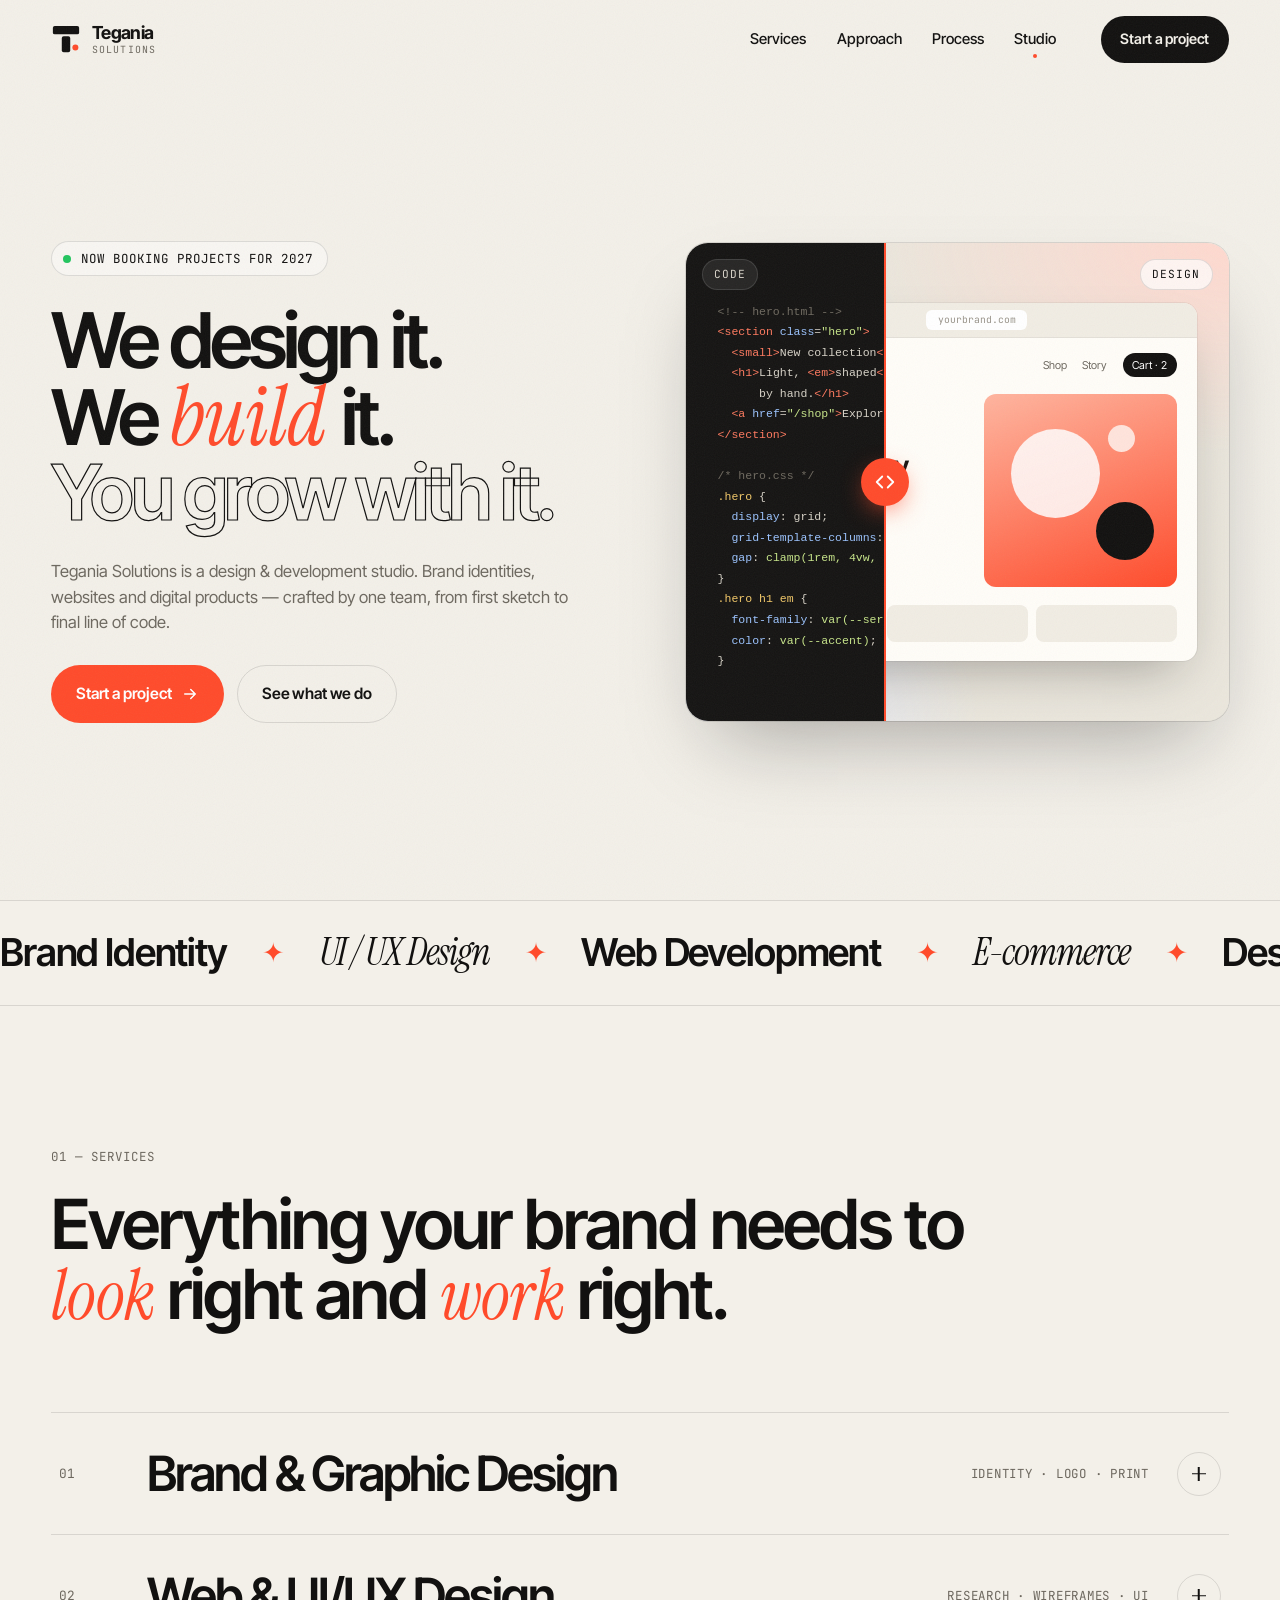
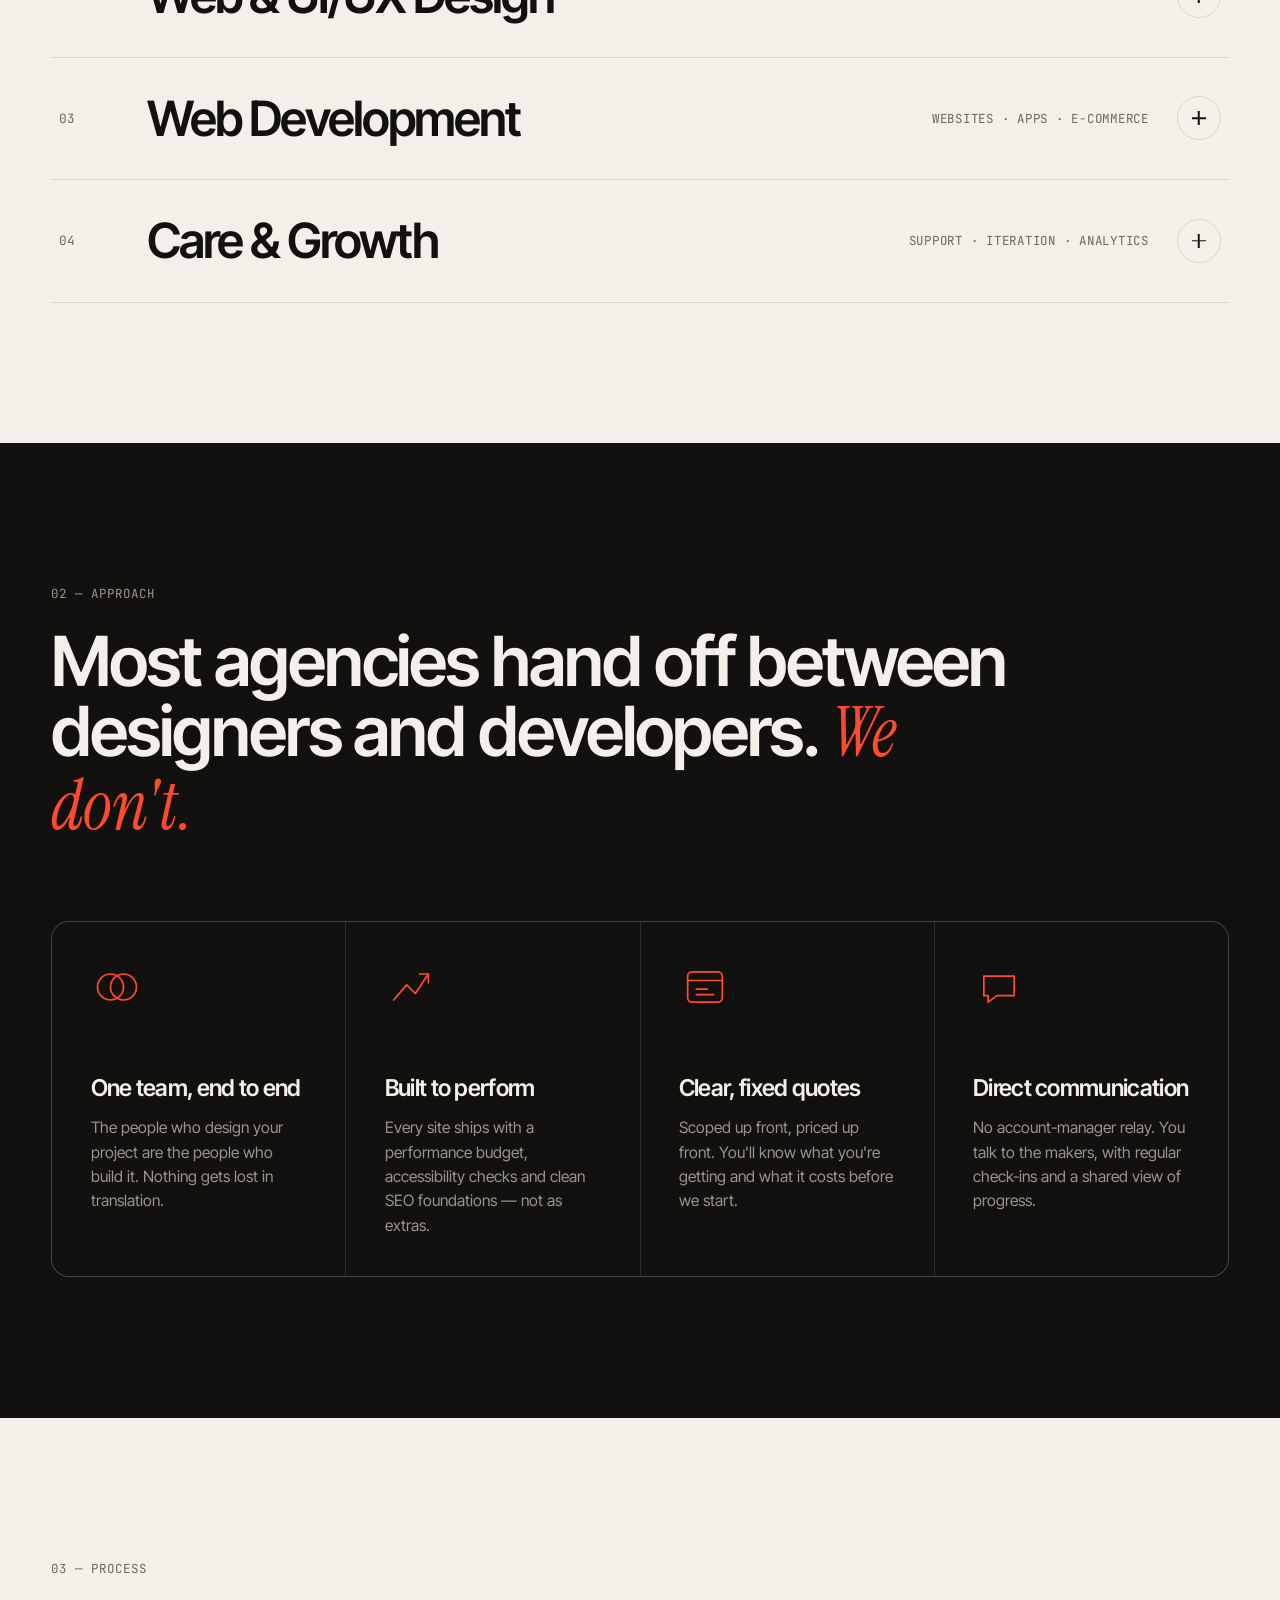
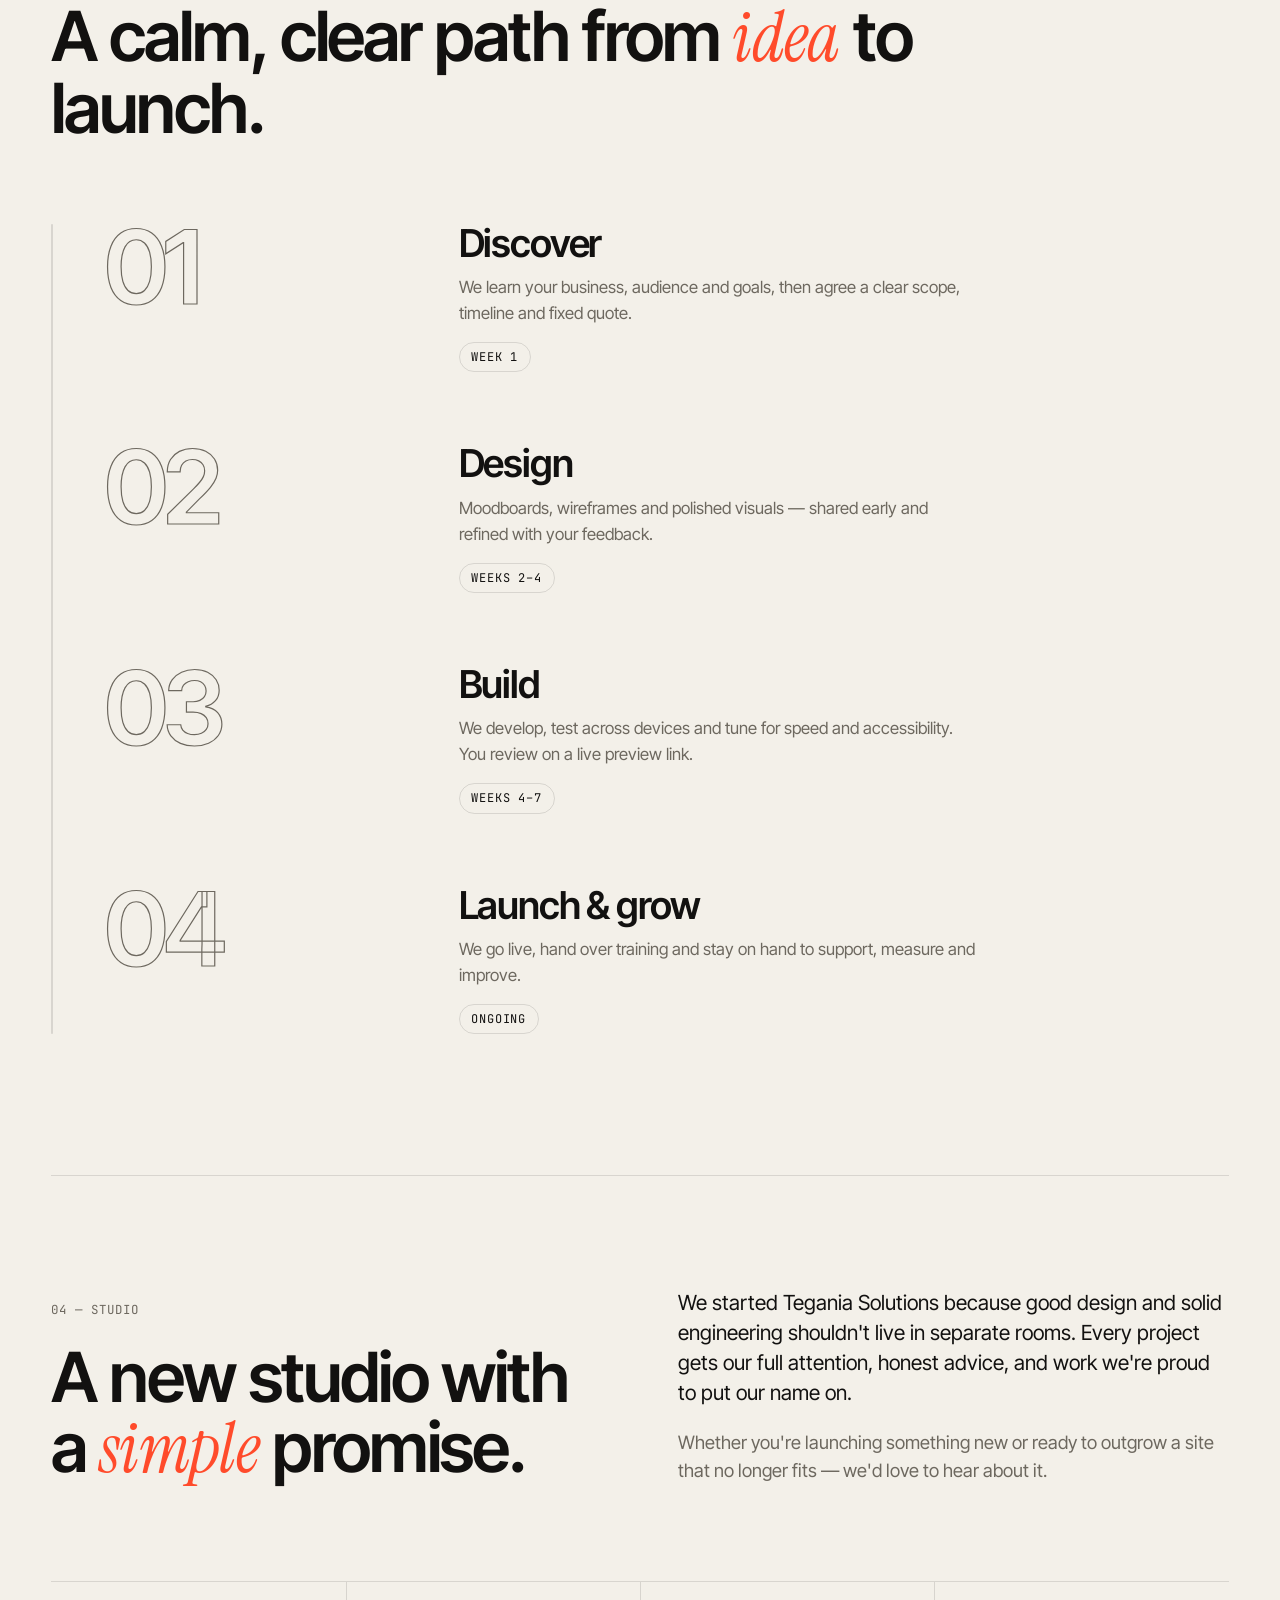
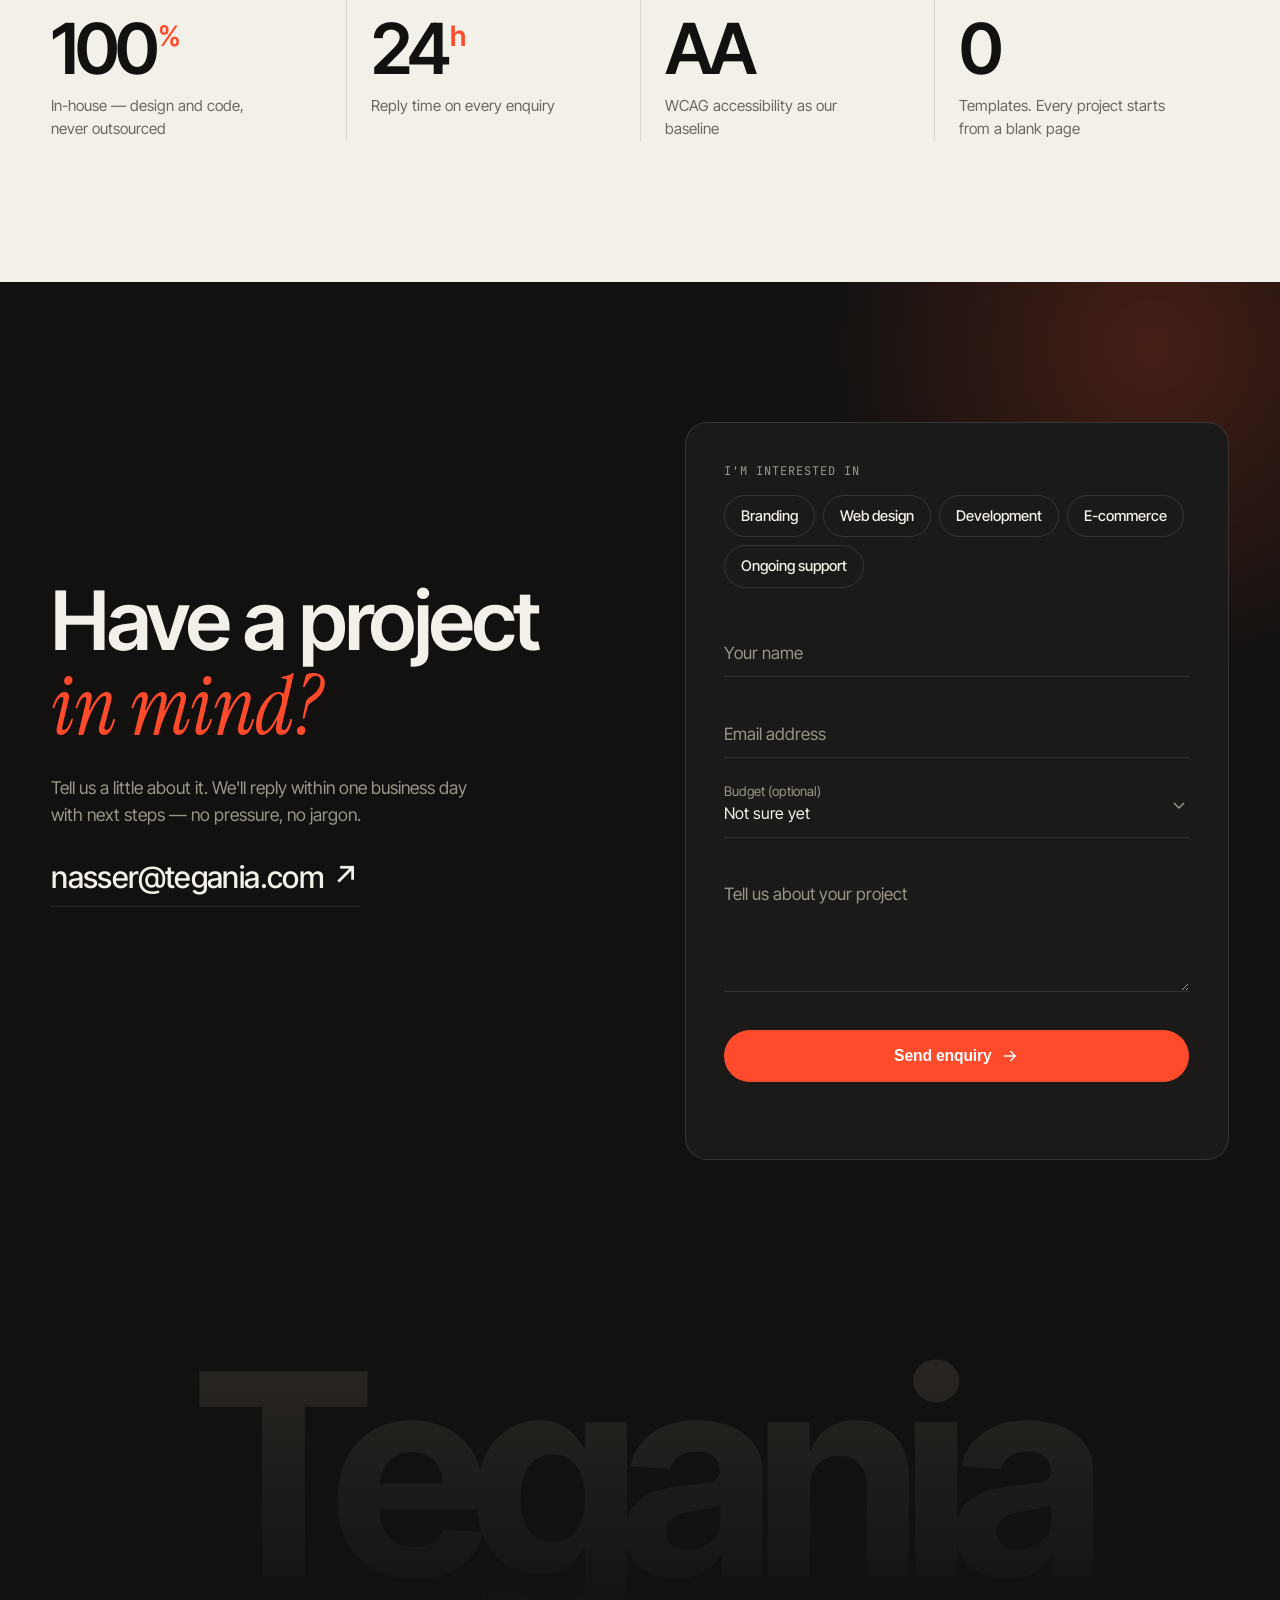
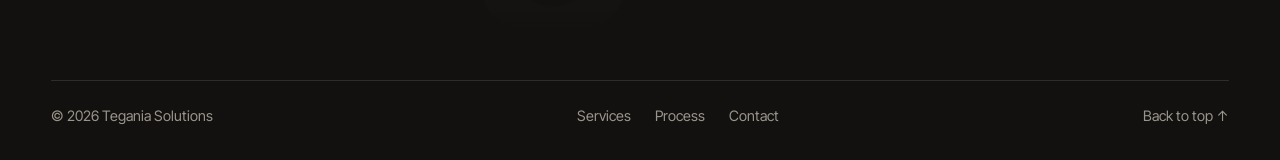
==== index.html @ f3cedab4 "Initial Tegania Solutions website Single-page studio site: hero with design/code reveal, services, a" ====
<!doctype html>
<html lang="en">
<head>
  <meta charset="utf-8" />
  <meta name="viewport" content="width=device-width, initial-scale=1" />
  <title>Tegania Solutions — Design & Development Studio</title>
  <meta name="description" content="Tegania Solutions is a design and development studio. We craft brands, websites and digital products — designed with intent, built to perform." />
  <meta name="theme-color" content="#121110" />
  <link rel="icon" href="assets/favicon.svg" type="image/svg+xml" />
  <link rel="preconnect" href="https://fonts.googleapis.com" />
  <link rel="preconnect" href="https://fonts.gstatic.com" crossorigin />
  <link href="https://fonts.googleapis.com/css2?family=Instrument+Serif:ital@0;1&family=Inter+Tight:wght@400;500;600;700&family=JetBrains+Mono:wght@400;500&display=swap" rel="stylesheet" />
  <link rel="stylesheet" href="styles.css?v=3" />
</head>
<body>
  <a class="skip" href="#main">Skip to content</a>

  <!-- ============ NAV ============ -->
  <header class="nav" id="nav">
    <a class="brand" href="#top" aria-label="Tegania Solutions — home">
      <svg class="brand__mark" viewBox="0 0 32 32" aria-hidden="true">
        <rect x="2" y="2" width="28" height="9" rx="2" />
        <rect x="11.5" y="13" width="9" height="17" rx="2" />
        <circle cx="26" cy="25" r="3.2" class="brand__dot" />
      </svg>
      <span class="brand__name">Tegania<span class="brand__sub">Solutions</span></span>
    </a>
    <nav class="nav__links" aria-label="Primary">
      <a href="#services">Services</a>
      <a href="#approach">Approach</a>
      <a href="#process">Process</a>
      <a href="#studio">Studio</a>
    </nav>
    <a class="btn btn--sm btn--ink magnetic" href="#contact"><span>Start a project</span></a>
    <button class="nav__toggle" aria-label="Open menu" aria-expanded="false" aria-controls="mobile-menu">
      <span></span><span></span>
    </button>
  </header>

  <div class="mobile-menu" id="mobile-menu" hidden>
    <nav aria-label="Mobile">
      <a href="#services">Services</a>
      <a href="#approach">Approach</a>
      <a href="#process">Process</a>
      <a href="#studio">Studio</a>
      <a href="#contact" class="accent">Start a project →</a>
    </nav>
  </div>

  <main id="main">
    <!-- ============ HERO ============ -->
    <section class="hero" id="top">
      <div class="hero__copy">
        <p class="eyebrow reveal"><span class="pulse" aria-hidden="true"></span> Now booking projects for 2027</p>
        <h1 class="hero__title">
          <span class="line reveal">We design it.</span>
          <span class="line reveal">We <em>build</em> it.</span>
          <span class="line reveal muted">You grow with it.</span>
        </h1>
        <p class="hero__lede reveal">
          Tegania Solutions is a design &amp; development studio. Brand identities, websites and
          digital products — crafted by one team, from first sketch to final line of code.
        </p>
        <div class="hero__cta reveal">
          <a class="btn btn--accent magnetic" href="#contact"><span>Start a project</span><svg viewBox="0 0 24 24" aria-hidden="true"><path d="M5 12h14M13 6l6 6-6 6"/></svg></a>
          <a class="btn btn--ghost" href="#services"><span>See what we do</span></a>
        </div>
      </div>

      <!-- Design ↔ Code reveal -->
      <figure class="split reveal" id="split" aria-label="Drag to compare the design and the code behind it">
        <div class="split__layer split__design" aria-hidden="true">
          <div class="mock">
            <div class="mock__bar"><i></i><i></i><i></i><span>yourbrand.com</span></div>
            <div class="mock__body">
              <div class="mock__nav"><b>◐ Lumen</b><span>Shop</span><span>Story</span><span class="mock__pill">Cart · 2</span></div>
              <div class="mock__hero">
                <div>
                  <small>New collection</small>
                  <h3>Light, <em>shaped</em> by hand.</h3>
                  <span class="mock__btn">Explore →</span>
                </div>
                <div class="mock__art"><span></span><span></span><span></span></div>
              </div>
              <div class="mock__row"><span></span><span></span><span></span></div>
            </div>
          </div>
        </div>
        <div class="split__layer split__code" aria-hidden="true">
          <pre><code><span class="c">&lt;!-- hero.html --&gt;</span>
<span class="t">&lt;section</span> <span class="a">class</span>=<span class="s">"hero"</span><span class="t">&gt;</span>
  <span class="t">&lt;small&gt;</span>New collection<span class="t">&lt;/small&gt;</span>
  <span class="t">&lt;h1&gt;</span>Light, <span class="t">&lt;em&gt;</span>shaped<span class="t">&lt;/em&gt;</span>
      by hand.<span class="t">&lt;/h1&gt;</span>
  <span class="t">&lt;a</span> <span class="a">href</span>=<span class="s">"/shop"</span><span class="t">&gt;</span>Explore →<span class="t">&lt;/a&gt;</span>
<span class="t">&lt;/section&gt;</span>

<span class="c">/* hero.css */</span>
<span class="k">.hero</span> {
  <span class="a">display</span>: grid;
  <span class="a">grid-template-columns</span>: <span class="s">1.2fr 1fr</span>;
  <span class="a">gap</span>: <span class="s">clamp(1rem, 4vw, 3rem)</span>;
}
<span class="k">.hero h1 em</span> {
  <span class="a">font-family</span>: <span class="s">var(--serif)</span>;
  <span class="a">color</span>: <span class="s">var(--accent)</span>;
}</code></pre>
        </div>
        <div class="split__handle" aria-hidden="true">
          <span class="split__knob"><svg viewBox="0 0 24 24"><path d="M9 6l-6 6 6 6M15 6l6 6-6 6"/></svg></span>
        </div>
        <span class="split__tag split__tag--l" aria-hidden="true">Code</span>
        <span class="split__tag split__tag--r" aria-hidden="true">Design</span>
        <input class="split__range" type="range" min="0" max="100" value="50" aria-label="Reveal amount between code and design" />
        <figcaption class="sr-only">An interface shown half as finished design and half as the code that builds it.</figcaption>
      </figure>
    </section>

    <!-- ============ MARQUEE ============ -->
    <div class="marquee" aria-hidden="true">
      <div class="marquee__track">
        <span>Brand Identity</span><i>✦</i><span>UI / UX Design</span><i>✦</i><span>Web Development</span><i>✦</i><span>E-commerce</span><i>✦</i><span>Design Systems</span><i>✦</i><span>Motion &amp; Interaction</span><i>✦</i><span>Print &amp; Packaging</span><i>✦</i>
        <span>Brand Identity</span><i>✦</i><span>UI / UX Design</span><i>✦</i><span>Web Development</span><i>✦</i><span>E-commerce</span><i>✦</i><span>Design Systems</span><i>✦</i><span>Motion &amp; Interaction</span><i>✦</i><span>Print &amp; Packaging</span><i>✦</i>
      </div>
    </div>

    <!-- ============ SERVICES ============ -->
    <section class="section" id="services">
      <header class="section__head">
        <p class="label reveal">01 — Services</p>
        <h2 class="reveal">Everything your brand needs to <em>look</em> right and <em>work</em> right.</h2>
      </header>

      <ol class="services">
        <li class="service reveal">
          <button class="service__row" aria-expanded="false">
            <span class="service__num">01</span>
            <span class="service__name">Brand &amp; Graphic Design</span>
            <span class="service__tags">Identity · Logo · Print</span>
            <span class="service__icon" aria-hidden="true"></span>
          </button>
          <div class="service__panel">
            <div class="service__inner">
              <p>Logos, visual identities and brand guidelines that make you recognisable at a glance — and consistent everywhere, from business cards to billboards.</p>
              <ul><li>Logo &amp; identity systems</li><li>Brand guidelines</li><li>Print, packaging &amp; signage</li><li>Social &amp; marketing assets</li></ul>
            </div>
          </div>
        </li>
        <li class="service reveal">
          <button class="service__row" aria-expanded="false">
            <span class="service__num">02</span>
            <span class="service__name">Web &amp; UI/UX Design</span>
            <span class="service__tags">Research · Wireframes · UI</span>
            <span class="service__icon" aria-hidden="true"></span>
          </button>
          <div class="service__panel">
            <div class="service__inner">
              <p>Interfaces designed around real people. We map the journeys, prototype the flows and polish every pixel so your visitors know exactly where to go next.</p>
              <ul><li>UX research &amp; information architecture</li><li>Wireframes &amp; interactive prototypes</li><li>High-fidelity UI design</li><li>Design systems</li></ul>
            </div>
          </div>
        </li>
        <li class="service reveal">
          <button class="service__row" aria-expanded="false">
            <span class="service__num">03</span>
            <span class="service__name">Web Development</span>
            <span class="service__tags">Websites · Apps · E-commerce</span>
            <span class="service__icon" aria-hidden="true"></span>
          </button>
          <div class="service__panel">
            <div class="service__inner">
              <p>Fast, accessible, search-friendly builds on modern stacks. Marketing sites, online stores and custom web apps — engineered to be easy for you to update.</p>
              <ul><li>Custom websites &amp; landing pages</li><li>E-commerce &amp; CMS integration</li><li>Web applications</li><li>Performance &amp; SEO foundations</li></ul>
            </div>
          </div>
        </li>
        <li class="service reveal">
          <button class="service__row" aria-expanded="false">
            <span class="service__num">04</span>
            <span class="service__name">Care &amp; Growth</span>
            <span class="service__tags">Support · Iteration · Analytics</span>
            <span class="service__icon" aria-hidden="true"></span>
          </button>
          <div class="service__panel">
            <div class="service__inner">
              <p>Launch is the beginning. We keep your site secure, up to date and improving — with ongoing design support whenever your business needs something new.</p>
              <ul><li>Hosting, updates &amp; security</li><li>Analytics &amp; conversion tuning</li><li>Content &amp; feature iterations</li><li>On-call design support</li></ul>
            </div>
          </div>
        </li>
      </ol>
    </section>

    <!-- ============ APPROACH (dark) ============ -->
    <section class="section section--dark" id="approach">
      <header class="section__head">
        <p class="label reveal">02 — Approach</p>
        <h2 class="reveal">Most agencies hand off between designers and developers. <em>We don't.</em></h2>
      </header>

      <div class="principles">
        <article class="principle reveal spot">
          <span class="principle__glyph" aria-hidden="true">
            <svg viewBox="0 0 48 48"><circle cx="18" cy="24" r="12"/><circle cx="30" cy="24" r="12"/></svg>
          </span>
          <h3>One team, end to end</h3>
          <p>The people who design your project are the people who build it. Nothing gets lost in translation.</p>
        </article>
        <article class="principle reveal spot">
          <span class="principle__glyph" aria-hidden="true">
            <svg viewBox="0 0 48 48"><path d="M8 36 L20 22 L28 30 L40 12"/><path d="M32 12h8v8"/></svg>
          </span>
          <h3>Built to perform</h3>
          <p>Every site ships with a performance budget, accessibility checks and clean SEO foundations — not as extras.</p>
        </article>
        <article class="principle reveal spot">
          <span class="principle__glyph" aria-hidden="true">
            <svg viewBox="0 0 48 48"><rect x="8" y="10" width="32" height="28" rx="4"/><path d="M8 18h32M16 26h10M16 31h16"/></svg>
          </span>
          <h3>Clear, fixed quotes</h3>
          <p>Scoped up front, priced up front. You'll know what you're getting and what it costs before we start.</p>
        </article>
        <article class="principle reveal spot">
          <span class="principle__glyph" aria-hidden="true">
            <svg viewBox="0 0 48 48"><path d="M10 14h28v18H22l-8 6v-6h-4z"/></svg>
          </span>
          <h3>Direct communication</h3>
          <p>No account-manager relay. You talk to the makers, with regular check-ins and a shared view of progress.</p>
        </article>
      </div>
    </section>

    <!-- ============ PROCESS ============ -->
    <section class="section" id="process">
      <header class="section__head">
        <p class="label reveal">03 — Process</p>
        <h2 class="reveal">A calm, clear path from <em>idea</em> to launch.</h2>
      </header>

      <div class="process">
        <div class="process__rail" aria-hidden="true"><span class="process__fill"></span></div>
        <ol class="steps">
          <li class="step reveal">
            <span class="step__num">01</span>
            <div><h3>Discover</h3><p>We learn your business, audience and goals, then agree a clear scope, timeline and fixed quote.</p><span class="step__time">Week 1</span></div>
          </li>
          <li class="step reveal">
            <span class="step__num">02</span>
            <div><h3>Design</h3><p>Moodboards, wireframes and polished visuals — shared early and refined with your feedback.</p><span class="step__time">Weeks 2–4</span></div>
          </li>
          <li class="step reveal">
            <span class="step__num">03</span>
            <div><h3>Build</h3><p>We develop, test across devices and tune for speed and accessibility. You review on a live preview link.</p><span class="step__time">Weeks 4–7</span></div>
          </li>
          <li class="step reveal">
            <span class="step__num">04</span>
            <div><h3>Launch &amp; grow</h3><p>We go live, hand over training and stay on hand to support, measure and improve.</p><span class="step__time">Ongoing</span></div>
          </li>
        </ol>
      </div>
    </section>

    <!-- ============ STUDIO ============ -->
    <section class="section studio" id="studio">
      <div class="studio__grid">
        <div>
          <p class="label reveal">04 — Studio</p>
          <h2 class="reveal">A new studio with a <em>simple</em> promise.</h2>
        </div>
        <div class="studio__text">
          <p class="reveal">We started Tegania Solutions because good design and solid engineering shouldn't live in separate rooms. Every project gets our full attention, honest advice, and work we're proud to put our name on.</p>
          <p class="reveal">Whether you're launching something new or ready to outgrow a site that no longer fits — we'd love to hear about it.</p>
        </div>
      </div>

      <div class="commit reveal">
        <div class="commit__item"><span class="commit__big">100<sup>%</sup></span><span>In-house — design and code, never outsourced</span></div>
        <div class="commit__item"><span class="commit__big">24<sup>h</sup></span><span>Reply time on every enquiry</span></div>
        <div class="commit__item"><span class="commit__big">AA</span><span>WCAG accessibility as our baseline</span></div>
        <div class="commit__item"><span class="commit__big">0</span><span>Templates. Every project starts from a blank page</span></div>
      </div>
    </section>

    <!-- ============ CONTACT ============ -->
    <section class="section section--dark contact" id="contact">
      <div class="contact__grid">
        <div class="contact__intro">
          <p class="label reveal">05 — Contact</p>
          <h2 class="contact__title reveal">Have a project <em>in mind?</em></h2>
          <p class="reveal">Tell us a little about it. We'll reply within one business day with next steps — no pressure, no jargon.</p>
          <a class="contact__mail reveal" href="mailto:nasser@tegania.com">nasser@tegania.com<span aria-hidden="true">↗</span></a>
        </div>

        <form class="form reveal" id="contact-form" novalidate>
          <fieldset class="chips">
            <legend>I'm interested in</legend>
            <label><input type="checkbox" name="interest" value="Branding" /><span>Branding</span></label>
            <label><input type="checkbox" name="interest" value="Web design" /><span>Web design</span></label>
            <label><input type="checkbox" name="interest" value="Development" /><span>Development</span></label>
            <label><input type="checkbox" name="interest" value="E-commerce" /><span>E-commerce</span></label>
            <label><input type="checkbox" name="interest" value="Ongoing support" /><span>Ongoing support</span></label>
          </fieldset>

          <div class="field">
            <input id="f-name" name="name" type="text" placeholder=" " autocomplete="name" required />
            <label for="f-name">Your name</label>
          </div>
          <div class="field">
            <input id="f-email" name="email" type="email" placeholder=" " autocomplete="email" required />
            <label for="f-email">Email address</label>
          </div>
          <div class="field">
            <select id="f-budget" name="budget">
              <option value="">Not sure yet</option>
              <option>Under $2,500</option>
              <option>$2,500 – $7,500</option>
              <option>$7,500 – $20,000</option>
              <option>$20,000+</option>
            </select>
            <label for="f-budget" class="is-static">Budget (optional)</label>
          </div>
          <div class="field">
            <textarea id="f-msg" name="message" rows="4" placeholder=" " required></textarea>
            <label for="f-msg">Tell us about your project</label>
          </div>

          <input type="text" name="_honey" tabindex="-1" autocomplete="off" aria-hidden="true" style="position:absolute;left:-9999px;width:1px;height:1px;opacity:0" />

          <button class="btn btn--accent btn--block magnetic" type="submit"><span>Send enquiry</span><svg viewBox="0 0 24 24" aria-hidden="true"><path d="M5 12h14M13 6l6 6-6 6"/></svg></button>
          <p class="form__status" role="status" aria-live="polite"></p>
        </form>
      </div>
    </section>
  </main>

  <!-- ============ FOOTER ============ -->
  <footer class="footer">
    <p class="footer__word" aria-hidden="true">Tegania</p>
    <div class="footer__row">
      <span>© <span id="year"></span> Tegania Solutions</span>
      <nav aria-label="Footer">
        <a href="#services">Services</a>
        <a href="#process">Process</a>
        <a href="#contact">Contact</a>
      </nav>
      <a href="#top" class="footer__top">Back to top ↑</a>
    </div>
  </footer>

  <script src="script.js?v=4" defer></script>
</body>
</html>
---- styles.css ----
/* ==========================================================
   Tegania Solutions — styles
   ========================================================== */

:root {
  --paper: #f3f0e9;
  --paper-2: #ebe7dd;
  --ink: #121110;
  --ink-2: #1c1a18;
  --muted: #6d685f;
  --line: rgba(18, 17, 16, 0.12);
  --accent: #ff4b2b;
  --accent-ink: #ffffff;
  --on-dark: #f3f0e9;
  --on-dark-muted: #9a958b;
  --line-dark: rgba(243, 240, 233, 0.12);

  --sans: "Inter Tight", system-ui, -apple-system, "Segoe UI", sans-serif;
  --serif: "Instrument Serif", Georgia, serif;
  --mono: "JetBrains Mono", ui-monospace, Menlo, monospace;

  --gutter: clamp(1rem, 4vw, 3.5rem);
  --max: 1320px;
  --radius: 18px;
  --ease: cubic-bezier(0.22, 1, 0.36, 1);
}

*,
*::before,
*::after { box-sizing: border-box; }

html { scroll-behavior: smooth; scroll-padding-top: 90px; -webkit-text-size-adjust: 100%; }

body {
  margin: 0;
  background: var(--paper);
  color: var(--ink);
  font-family: var(--sans);
  font-size: 17px;
  line-height: 1.55;
  -webkit-font-smoothing: antialiased;
  text-rendering: optimizeLegibility;
  overflow-x: hidden;
}

/* subtle paper grain */
body::before {
  content: "";
  position: fixed;
  inset: 0;
  pointer-events: none;
  z-index: 100;
  opacity: 0.05;
  background-image: url("data:image/svg+xml,%3Csvg xmlns='http://www.w3.org/2000/svg' width='160' height='160'%3E%3Cfilter id='n'%3E%3CfeTurbulence type='fractalNoise' baseFrequency='.9' numOctaves='2' stitchTiles='stitch'/%3E%3C/filter%3E%3Crect width='100%25' height='100%25' filter='url(%23n)'/%3E%3C/svg%3E");
}

img, svg { display: block; max-width: 100%; }
a { color: inherit; text-decoration: none; }
h1, h2, h3 { margin: 0; font-weight: 600; letter-spacing: -0.03em; line-height: 1.02; }
p { margin: 0; }
em { font-family: var(--serif); font-style: italic; font-weight: 400; letter-spacing: -0.01em; }

::selection { background: var(--accent); color: var(--accent-ink); }

:focus-visible { outline: 2px solid var(--accent); outline-offset: 3px; border-radius: 6px; }

.sr-only {
  position: absolute; width: 1px; height: 1px; padding: 0; margin: -1px;
  overflow: hidden; clip: rect(0 0 0 0); white-space: nowrap; border: 0;
}

.skip {
  position: absolute; left: 1rem; top: -60px; z-index: 200;
  background: var(--ink); color: var(--paper); padding: .6rem 1rem; border-radius: 8px;
  transition: top .2s;
}
.skip:focus { top: 1rem; }

/* ---------- Buttons ---------- */
.btn {
  --bg: var(--ink); --fg: var(--paper);
  position: relative;
  display: inline-flex; align-items: center; gap: .6rem;
  padding: 1rem 1.5rem;
  border-radius: 999px;
  background: var(--bg); color: var(--fg);
  font-weight: 600; font-size: .98rem; letter-spacing: -0.01em;
  border: 1px solid transparent;
  cursor: pointer;
  overflow: hidden;
  isolation: isolate;
  transition: transform .5s var(--ease), color .35s var(--ease), border-color .3s;
  will-change: transform;
}
.btn::before {
  content: ""; position: absolute; inset: 0; z-index: -1;
  background: var(--ink);
  border-radius: inherit;
  transform: translateY(101%);
  transition: transform .5s var(--ease);
}
.btn:hover::before { transform: translateY(0); }
.btn svg { width: 18px; height: 18px; fill: none; stroke: currentColor; stroke-width: 2; stroke-linecap: round; stroke-linejoin: round; transition: transform .4s var(--ease); }
.btn:hover svg { transform: translateX(4px); }
.btn--accent { --bg: var(--accent); --fg: var(--accent-ink); }
.btn--ink { --bg: var(--ink); --fg: var(--paper); }
.btn--ink::before { background: var(--accent); }
.btn--ghost { --bg: transparent; --fg: var(--ink); border-color: var(--line); }
.btn--ghost:hover { color: var(--paper); border-color: var(--ink); }
.btn--sm { padding: .7rem 1.15rem; font-size: .9rem; }
.btn--block { width: 100%; justify-content: center; }
.section--dark .btn--accent::before { background: var(--paper); }
.section--dark .btn--accent:hover { color: var(--ink); }

/* ---------- Nav ---------- */
.nav {
  position: fixed; inset: 0 0 auto 0; z-index: 50;
  display: flex; align-items: center; gap: 2rem;
  padding: 1rem var(--gutter);
  transition: background .4s var(--ease), backdrop-filter .4s, padding .4s var(--ease), border-color .4s, transform .5s var(--ease);
  border-bottom: 1px solid transparent;
}
.nav.is-scrolled {
  background: rgba(243, 240, 233, 0.78);
  backdrop-filter: blur(14px) saturate(1.4);
  -webkit-backdrop-filter: blur(14px) saturate(1.4);
  border-color: var(--line);
  padding-block: .7rem;
}
.nav.is-hidden { transform: translateY(-100%); }

.brand { display: flex; align-items: center; gap: .65rem; margin-right: auto; }
.brand__mark { width: 30px; height: 30px; fill: var(--ink); transition: transform .6s var(--ease); }
.brand:hover .brand__mark { transform: rotate(-8deg) scale(1.05); }
.brand__dot { fill: var(--accent); }
.brand__name { font-weight: 700; font-size: 1.12rem; letter-spacing: -0.03em; line-height: 1; display: flex; flex-direction: column; }
.brand__sub { font-family: var(--mono); font-weight: 400; font-size: .62rem; letter-spacing: .12em; text-transform: uppercase; color: var(--muted); margin-top: 3px; }

.nav__links { display: flex; gap: .3rem; }
.nav__links a {
  position: relative; padding: .45rem .8rem; border-radius: 999px; font-size: .93rem; font-weight: 500;
  transition: background .25s;
}
.nav__links a:hover { background: rgba(18,17,16,.06); }
.nav__links a.is-active::after {
  content: ""; position: absolute; left: 50%; bottom: 0; width: 4px; height: 4px; border-radius: 50%;
  background: var(--accent); transform: translateX(-50%);
}

.nav__toggle {
  display: none; width: 44px; height: 44px; border-radius: 50%;
  border: 1px solid var(--line); background: transparent; cursor: pointer;
  flex-direction: column; justify-content: center; align-items: center; gap: 6px;
}
.nav__toggle span { width: 18px; height: 1.5px; background: var(--ink); transition: transform .4s var(--ease); }
.nav__toggle[aria-expanded="true"] span:first-child { transform: translateY(3.75px) rotate(45deg); }
.nav__toggle[aria-expanded="true"] span:last-child { transform: translateY(-3.75px) rotate(-45deg); }

.mobile-menu {
  position: fixed; inset: 0; z-index: 45;
  background: var(--paper);
  display: flex; align-items: flex-end;
  padding: 6rem var(--gutter) 3rem;
}
.mobile-menu[hidden] { display: none; }
.mobile-menu nav { display: flex; flex-direction: column; gap: .3rem; width: 100%; }
.mobile-menu a {
  font-size: clamp(2.2rem, 10vw, 3.5rem); font-weight: 600; letter-spacing: -0.04em;
  border-bottom: 1px solid var(--line); padding: .5rem 0;
  opacity: 0; transform: translateY(20px);
  animation: menuIn .6s var(--ease) forwards;
}
.mobile-menu a:nth-child(2) { animation-delay: .05s; }
.mobile-menu a:nth-child(3) { animation-delay: .1s; }
.mobile-menu a:nth-child(4) { animation-delay: .15s; }
.mobile-menu a:nth-child(5) { animation-delay: .2s; }
.mobile-menu a.accent { color: var(--accent); border: 0; }
@keyframes menuIn { to { opacity: 1; transform: none; } }

/* ---------- Layout ---------- */
.section { padding: clamp(5rem, 11vw, 9rem) var(--gutter); max-width: calc(var(--max) + var(--gutter) * 2); margin: 0 auto; }
.section--dark {
  max-width: none;
  background: var(--ink); color: var(--on-dark);
  --line: var(--line-dark);
  --muted: var(--on-dark-muted);
}
.section--dark > * { max-width: var(--max); margin-inline: auto; }

.section__head { display: grid; gap: 1.4rem; margin-bottom: clamp(3rem, 7vw, 5rem); max-width: 980px; }
.section__head h2, .studio h2, .contact__title {
  font-size: clamp(2.2rem, 5.4vw, 4.6rem);
}
.section__head h2 em, .studio h2 em, .contact__title em { color: var(--accent); }

.label, .eyebrow {
  font-family: var(--mono); font-size: .78rem; letter-spacing: .08em; text-transform: uppercase; color: var(--muted);
}
.eyebrow {
  display: inline-flex; align-items: center; gap: .6rem;
  padding: .45rem .85rem .45rem .7rem; border: 1px solid var(--line); border-radius: 999px;
  color: var(--ink); background: rgba(255,255,255,.4);
}
.pulse { width: 8px; height: 8px; border-radius: 50%; background: #22c55e; box-shadow: 0 0 0 0 rgba(34,197,94,.6); animation: pulse 2s infinite; }
@keyframes pulse { 70% { box-shadow: 0 0 0 9px rgba(34,197,94,0); } 100% { box-shadow: 0 0 0 0 rgba(34,197,94,0); } }

/* ---------- Hero ---------- */
.hero {
  min-height: 100svh;
  display: grid; grid-template-columns: 1.05fr 1fr; align-items: center; gap: clamp(2rem, 5vw, 5rem);
  padding: 8rem var(--gutter) 4rem;
  max-width: calc(var(--max) + var(--gutter) * 2); margin: 0 auto;
}
.hero__copy { display: grid; gap: 1.8rem; justify-items: start; }
.hero__title { font-size: clamp(2.7rem, 6vw, 5.6rem); font-weight: 600; letter-spacing: -0.05em; line-height: .95; }
.hero__title .line { display: block; white-space: nowrap; }
.hero__title em { color: var(--accent); font-size: 1.08em; padding-right: .04em; }
.hero__title .muted { color: transparent; -webkit-text-stroke: 1.2px var(--ink); }
.hero__lede { max-width: 520px; font-size: clamp(1.02rem, 1.3vw, 1.15rem); color: var(--muted); }
.hero__cta { display: flex; flex-wrap: wrap; gap: .8rem; }

/* Design ↔ Code split */
.split {
  --pos: 50%;
  position: relative; margin: 0;
  aspect-ratio: 5 / 4.4;
  border-radius: 22px;
  overflow: hidden;
  background: var(--paper-2);
  box-shadow: 0 1px 0 rgba(255,255,255,.6) inset, 0 40px 80px -30px rgba(18,17,16,.35), 0 0 0 1px var(--line);
  user-select: none; touch-action: pan-y;
  cursor: ew-resize;
}
.split__layer { position: absolute; inset: 0; }
.split__code {
  background: #151413; color: #d8d3c8;
  clip-path: inset(0 calc(100% - var(--pos)) 0 0);
  padding: clamp(3rem, 5vw, 3.6rem) clamp(1.2rem, 3vw, 2rem) 1.2rem;
  overflow: hidden;
}
.split__code pre { margin: 0; font-family: var(--mono); font-size: clamp(.62rem, .9vw, .8rem); line-height: 1.7; white-space: pre; }
.split__code .c { color: #6f6a60; }
.split__code .t { color: #ff7a5f; }
.split__code .a { color: #9cc4ff; }
.split__code .s { color: #c8e68a; }
.split__code .k { color: #f3c969; }

.split__design { display: grid; place-items: center; padding: clamp(1rem, 3vw, 2rem); background:
  radial-gradient(120% 80% at 100% 0%, #ffd9cf 0%, transparent 55%),
  radial-gradient(90% 70% at 0% 100%, #dfe7ff 0%, transparent 60%),
  var(--paper-2);
}
.split__handle {
  position: absolute; top: 0; bottom: 0; left: var(--pos); width: 2px; margin-left: -1px;
  background: var(--accent); pointer-events: none;
}
.split__knob {
  position: absolute; top: 50%; left: 50%; transform: translate(-50%, -50%);
  width: 48px; height: 48px; border-radius: 50%;
  background: var(--accent); color: #fff;
  display: grid; place-items: center;
  box-shadow: 0 8px 24px -6px rgba(255,75,43,.7);
  transition: transform .3s var(--ease);
}
.split:hover .split__knob { transform: translate(-50%, -50%) scale(1.08); }
.split__knob svg { width: 22px; height: 22px; fill: none; stroke: currentColor; stroke-width: 2; stroke-linecap: round; stroke-linejoin: round; }
.split__tag {
  position: absolute; top: 1rem; font-family: var(--mono); font-size: .7rem; letter-spacing: .1em; text-transform: uppercase;
  padding: .35rem .7rem; border-radius: 999px; pointer-events: none;
}
.split__tag--l { left: 1rem; background: rgba(255,255,255,.08); color: #d8d3c8; border: 1px solid rgba(255,255,255,.12); }
.split__tag--r { right: 1rem; background: rgba(255,255,255,.7); color: var(--ink); border: 1px solid var(--line); }
.split__range {
  position: absolute; inset: 0; width: 100%; height: 100%; opacity: 0; margin: 0; cursor: ew-resize;
}
.split:has(.split__range:focus-visible) { outline: 2px solid var(--accent); outline-offset: 4px; }

/* Mock website inside split */
.mock {
  width: 100%; max-width: 520px; background: #fffdf8; border-radius: 14px; overflow: hidden;
  box-shadow: 0 24px 50px -20px rgba(18,17,16,.35), 0 0 0 1px rgba(18,17,16,.06);
  font-size: clamp(.55rem, .85vw, .78rem);
}
.mock__bar { display: flex; align-items: center; gap: 5px; padding: .7em 1em; background: #f1ede4; border-bottom: 1px solid rgba(18,17,16,.06); }
.mock__bar i { width: 8px; height: 8px; border-radius: 50%; background: #d9d3c6; }
.mock__bar span { margin-left: auto; margin-right: auto; font-family: var(--mono); font-size: .9em; color: #9a958b; background: #fff; padding: .2em 1.2em; border-radius: 6px; }
.mock__body { padding: 1.4em 1.8em 1.8em; display: grid; gap: 1.6em; }
.mock__nav { display: flex; gap: 1.4em; align-items: center; color: #6d685f; }
.mock__nav b { color: var(--ink); margin-right: auto; font-size: 1.1em; }
.mock__pill { background: var(--ink); color: #fff; padding: .3em .9em; border-radius: 99px; }
.mock__hero { display: grid; grid-template-columns: 1.2fr 1fr; gap: 1.4em; align-items: center; }
.mock__hero small { font-family: var(--mono); text-transform: uppercase; letter-spacing: .08em; color: var(--accent); font-size: .85em; }
.mock__hero h3 { font-size: 2.6em; letter-spacing: -0.04em; margin: .25em 0 .5em; line-height: .98; }
.mock__hero h3 em { color: var(--accent); }
.mock__btn { display: inline-block; background: var(--ink); color: #fff; padding: .6em 1.2em; border-radius: 99px; font-weight: 600; }
.mock__art { position: relative; aspect-ratio: 1; border-radius: 12px; background: linear-gradient(160deg, #ffb59f, #ff4b2b); overflow: hidden; }
.mock__art span { position: absolute; border-radius: 50%; background: rgba(255,255,255,.85); }
.mock__art span:nth-child(1) { width: 46%; height: 46%; left: 14%; top: 18%; }
.mock__art span:nth-child(2) { width: 30%; height: 30%; right: 12%; bottom: 14%; background: #121110; }
.mock__art span:nth-child(3) { width: 14%; height: 14%; right: 22%; top: 16%; background: #ffe4dc; }
.mock__row { display: grid; grid-template-columns: repeat(3, 1fr); gap: .8em; }
.mock__row span { height: 3.4em; border-radius: 8px; background: #f1ede4; }

/* ---------- Marquee ---------- */
.marquee {
  overflow: hidden; border-block: 1px solid var(--line);
  padding: 1.4rem 0; background: var(--paper);
}
.marquee__track {
  display: flex; gap: 2.2rem; width: max-content; align-items: center;
  animation: marquee 38s linear infinite;
  font-size: clamp(1.4rem, 3vw, 2.4rem); font-weight: 600; letter-spacing: -0.03em; white-space: nowrap;
}
.marquee__track span:nth-of-type(even) { font-family: var(--serif); font-style: italic; font-weight: 400; }
.marquee__track i { font-style: normal; color: var(--accent); font-size: .7em; }
.marquee:hover .marquee__track { animation-play-state: paused; }
@keyframes marquee { to { transform: translateX(-50%); } }

/* ---------- Services ---------- */
.services { list-style: none; margin: 0; padding: 0; border-top: 1px solid var(--line); counter-reset: s; }
.service { border-bottom: 1px solid var(--line); position: relative; }
.service::before {
  content: ""; position: absolute; inset: 0; background: var(--ink); transform: scaleY(0); transform-origin: bottom;
  transition: transform .6s var(--ease); z-index: -1;
}
.service__row {
  width: 100%; background: none; border: 0; color: inherit; font: inherit; text-align: left; cursor: pointer;
  display: grid; grid-template-columns: 4rem 1fr auto 3rem; align-items: center; gap: 1.5rem;
  padding: clamp(1.4rem, 3vw, 2.2rem) .5rem;
  transition: padding .5s var(--ease);
}
.service__num { font-family: var(--mono); font-size: .8rem; color: var(--muted); }
.service__name { font-size: clamp(1.6rem, 3.8vw, 3.2rem); font-weight: 600; letter-spacing: -0.04em; line-height: 1.05; transition: transform .5s var(--ease), color .3s; }
.service__tags { font-family: var(--mono); font-size: .78rem; color: var(--muted); text-transform: uppercase; letter-spacing: .06em; }
.service__icon { position: relative; width: 44px; height: 44px; border-radius: 50%; border: 1px solid var(--line); justify-self: end; transition: background .4s, border-color .4s, transform .5s var(--ease); }
.service__icon::before, .service__icon::after {
  content: ""; position: absolute; left: 50%; top: 50%; width: 14px; height: 1.5px; background: currentColor; transform: translate(-50%, -50%);
  transition: transform .5s var(--ease);
}
.service__icon::after { transform: translate(-50%, -50%) rotate(90deg); }
.service__row:hover .service__name { transform: translateX(10px); }
.service__row:hover .service__icon { background: var(--accent); border-color: var(--accent); color: #fff; }
.service.is-open .service__icon { background: var(--accent); border-color: var(--accent); color: #fff; transform: rotate(180deg); }
.service.is-open .service__icon::after { transform: translate(-50%, -50%) rotate(0deg); }
.service.is-open .service__name { color: var(--accent); }

.service__panel { display: grid; grid-template-rows: 0fr; transition: grid-template-rows .6s var(--ease); }
.service.is-open .service__panel { grid-template-rows: 1fr; }
.service__inner {
  overflow: hidden; display: grid; grid-template-columns: 4rem 1.3fr 1fr; gap: 1.5rem;
  padding-inline: .5rem;
}
.service__inner::before { content: ""; }
.service__inner p { font-size: 1.12rem; color: var(--muted); padding-bottom: 2.4rem; max-width: 560px; }
.service__inner ul { list-style: none; margin: 0; padding: 0 0 2.4rem; display: grid; gap: .55rem; }
.service__inner li { display: flex; gap: .7rem; align-items: baseline; font-weight: 500; }
.service__inner li::before { content: "→"; color: var(--accent); }

/* ---------- Principles (dark) ---------- */
.principles { display: grid; grid-template-columns: repeat(4, 1fr); gap: 1px; background: var(--line-dark); border: 1px solid var(--line-dark); border-radius: var(--radius); overflow: hidden; }
.principle {
  position: relative; padding: clamp(1.6rem, 3vw, 2.4rem); display: grid; gap: 1rem; align-content: start;
  background: var(--ink); min-height: 320px;
}
.spot::before {
  content: ""; position: absolute; inset: 0; pointer-events: none; opacity: 0; transition: opacity .4s;
  background: radial-gradient(380px circle at var(--mx, 50%) var(--my, 50%), rgba(255,75,43,.16), transparent 60%);
}
.spot:hover::before { opacity: 1; }
.principle__glyph { width: 52px; height: 52px; margin-bottom: auto; }
.principle__glyph svg { width: 100%; height: 100%; fill: none; stroke: var(--accent); stroke-width: 1.6; stroke-linecap: round; stroke-linejoin: round; }
.principle h3 { font-size: 1.45rem; letter-spacing: -0.03em; margin-top: 3rem; }
.principle p { color: var(--on-dark-muted); font-size: .98rem; }

/* ---------- Process ---------- */
.process { position: relative; display: grid; grid-template-columns: 2px 1fr; gap: clamp(1.5rem, 4vw, 4rem); }
.process__rail { position: relative; background: var(--line); border-radius: 2px; }
.process__fill { position: absolute; inset: 0 0 auto 0; height: var(--progress, 0%); background: var(--accent); border-radius: 2px; }
.steps { list-style: none; margin: 0; padding: 0; display: grid; gap: clamp(2.5rem, 6vw, 4.5rem); }
.step { display: grid; grid-template-columns: minmax(120px, 0.6fr) 1.4fr; gap: 1.5rem; align-items: start; }
.step__num {
  font-size: clamp(3.4rem, 8vw, 7rem); font-weight: 600; letter-spacing: -0.06em; line-height: .85;
  color: transparent; -webkit-text-stroke: 1.2px var(--muted);
  transition: color .5s, -webkit-text-stroke-color .5s;
}
.step.is-active .step__num { color: var(--accent); -webkit-text-stroke-color: var(--accent); }
.step h3 { font-size: clamp(1.6rem, 3vw, 2.4rem); margin-bottom: .7rem; }
.step p { color: var(--muted); max-width: 520px; font-size: 1.05rem; }
.step__time { display: inline-block; margin-top: 1rem; font-family: var(--mono); font-size: .75rem; text-transform: uppercase; letter-spacing: .08em; padding: .3rem .7rem; border: 1px solid var(--line); border-radius: 999px; }

/* ---------- Studio ---------- */
.studio { padding-top: 0; }
.studio__grid { display: grid; grid-template-columns: 1fr 1fr; gap: clamp(2rem, 6vw, 6rem); align-items: end; padding-top: clamp(4rem, 9vw, 7rem); border-top: 1px solid var(--line); }
.studio__grid .label { margin-bottom: 1.4rem; }
.studio__text { display: grid; gap: 1.2rem; font-size: 1.15rem; color: var(--muted); }
.studio__text p:first-child { color: var(--ink); font-size: 1.3rem; line-height: 1.45; }

.commit { margin-top: clamp(3.5rem, 8vw, 6rem); display: grid; grid-template-columns: repeat(4, 1fr); border-top: 1px solid var(--line); }
.commit__item { padding: 2rem 1.5rem 0 0; display: grid; gap: .6rem; align-content: start; }
.commit__item + .commit__item { padding-left: 1.5rem; border-left: 1px solid var(--line); }
.commit__big { font-size: clamp(2.8rem, 5.5vw, 4.6rem); font-weight: 600; letter-spacing: -0.05em; line-height: 1; }
.commit__big sup { font-size: .4em; color: var(--accent); vertical-align: top; margin-left: 2px; position: relative; top: .3em; }
.commit__item > span:last-child { color: var(--muted); font-size: .95rem; max-width: 220px; }

/* ---------- Contact ---------- */
.contact { position: relative; overflow: hidden; }
.contact::after {
  content: ""; position: absolute; width: 60vw; height: 60vw; right: -20vw; top: -25vw; max-width: none;
  background: radial-gradient(circle, rgba(255,75,43,.22), transparent 60%); pointer-events: none;
}
.contact__grid { position: relative; z-index: 1; display: grid; grid-template-columns: 1fr 1fr; gap: clamp(3rem, 7vw, 7rem); align-items: start; }
.contact__intro { display: grid; gap: 1.6rem; position: sticky; top: 7rem; }
.contact__intro > p:not(.label) { color: var(--on-dark-muted); font-size: 1.1rem; max-width: 440px; }
.contact__title { font-size: clamp(2.8rem, 6.4vw, 5.6rem); }
.contact__mail {
  justify-self: start; font-size: clamp(1.3rem, 2.4vw, 1.9rem); font-weight: 500; letter-spacing: -0.02em;
  border-bottom: 1px solid var(--line-dark); padding-bottom: .3rem; display: inline-flex; gap: .5rem;
  transition: color .3s, border-color .3s;
}
.contact__mail span { transition: transform .4s var(--ease); }
.contact__mail:hover { color: var(--accent); border-color: var(--accent); }
.contact__mail:hover span { transform: translate(3px, -3px); }

.form { display: grid; gap: 1.1rem; background: var(--ink-2); border: 1px solid var(--line-dark); border-radius: 22px; padding: clamp(1.4rem, 3vw, 2.4rem); }
.chips { border: 0; padding: 0; margin: 0 0 .6rem; display: flex; flex-wrap: wrap; gap: .5rem; }
.chips legend { font-family: var(--mono); font-size: .75rem; text-transform: uppercase; letter-spacing: .08em; color: var(--on-dark-muted); margin-bottom: .9rem; padding: 0; }
.chips label { cursor: pointer; }
.chips input { position: absolute; opacity: 0; pointer-events: none; }
.chips span {
  display: inline-block; padding: .55rem 1rem; border-radius: 999px; border: 1px solid var(--line-dark); font-size: .92rem; font-weight: 500;
  transition: background .25s, border-color .25s, color .25s;
}
.chips label:hover span { border-color: var(--on-dark-muted); }
.chips input:checked + span { background: var(--accent); border-color: var(--accent); color: #fff; }
.chips input:focus-visible + span { outline: 2px solid var(--accent); outline-offset: 2px; }

.field { position: relative; }
.field input, .field textarea, .field select {
  width: 100%; font: inherit; font-size: 1rem; color: var(--on-dark);
  background: transparent; border: 0; border-bottom: 1px solid var(--line-dark);
  padding: 1.6rem 0 .7rem; border-radius: 0; resize: vertical;
  transition: border-color .3s;
  appearance: none; -webkit-appearance: none;
}
.field select { cursor: pointer; background-image: url("data:image/svg+xml,%3Csvg xmlns='http://www.w3.org/2000/svg' width='12' height='8' fill='none' stroke='%239a958b' stroke-width='1.5'%3E%3Cpath d='M1 1l5 5 5-5'/%3E%3C/svg%3E"); background-repeat: no-repeat; background-position: right 4px center; }
.field select option { color: var(--ink); }
.field input:focus, .field textarea:focus, .field select:focus { outline: none; border-color: var(--accent); }
.field label {
  position: absolute; left: 0; top: 1.6rem; color: var(--on-dark-muted); pointer-events: none;
  transform-origin: left top; transition: transform .35s var(--ease), color .3s;
}
.field input:focus + label, .field input:not(:placeholder-shown) + label,
.field textarea:focus + label, .field textarea:not(:placeholder-shown) + label,
.field label.is-static {
  transform: translateY(-1.25rem) scale(.78); color: var(--on-dark-muted);
}
.field input:focus + label, .field textarea:focus + label { color: var(--accent); }
.field.is-invalid input, .field.is-invalid textarea { border-color: #ff6b6b; }
.form .btn { margin-top: .8rem; }
.form__status { min-height: 1.4em; font-size: .95rem; color: var(--on-dark-muted); }
.form__status.is-ok { color: #7ee2a1; }
.form__status.is-err { color: #ff8a8a; }

/* ---------- Footer ---------- */
.footer { background: var(--ink); color: var(--on-dark); padding: 0 var(--gutter) 2rem; overflow: hidden; }
.footer__word {
  font-size: clamp(5rem, 22vw, 22rem); font-weight: 700; letter-spacing: -0.07em; line-height: 1; padding-bottom: .12em;
  text-align: center; margin: 0 0 2rem;
  background: linear-gradient(180deg, #2a2724 10%, var(--ink) 95%);
  -webkit-background-clip: text; background-clip: text; color: transparent;
  user-select: none; padding-top: 2rem;
}
.footer__row { max-width: var(--max); margin: 0 auto; display: flex; flex-wrap: wrap; gap: 1rem 2rem; align-items: center; justify-content: space-between; font-size: .9rem; color: var(--on-dark-muted); border-top: 1px solid var(--line-dark); padding-top: 1.5rem; }
.footer__row nav { display: flex; gap: 1.5rem; }
.footer__row a:hover { color: var(--accent); }

/* ---------- Reveal animations ---------- */
.reveal { opacity: 0; transform: translateY(28px); transition: opacity 1s var(--ease), transform 1s var(--ease); transition-delay: var(--d, 0s); }
.reveal.is-in { opacity: 1; transform: none; }
.hero__title .line.reveal { transform: translateY(60%); clip-path: inset(0 0 100% 0); transition: opacity .9s var(--ease), transform 1.1s var(--ease), clip-path 1.1s var(--ease); transition-delay: var(--d, 0s); }
.hero__title .line.reveal.is-in { transform: none; clip-path: inset(-10% -5% -20% -5%); }
.no-js .reveal { opacity: 1; transform: none; clip-path: none; }

/* ---------- Responsive ---------- */
@media (max-width: 1080px) {
  .principles { grid-template-columns: repeat(2, 1fr); }
  .service__tags { display: none; }
  .service__row { grid-template-columns: 3rem 1fr 3rem; }
  .service__inner { grid-template-columns: 3rem 1fr; }
  .service__inner ul { grid-column: 2; }
  .service__inner p { padding-bottom: 1rem; }
}

@media (max-width: 900px) {
  .nav__links, .nav .btn { display: none; }
  .nav__toggle { display: flex; }
  .hero { grid-template-columns: 1fr; padding-top: 7.5rem; min-height: auto; }
  .split { aspect-ratio: 5 / 4.6; }
  .studio__grid, .contact__grid { grid-template-columns: 1fr; }
  .contact__intro { position: static; }
  .commit { grid-template-columns: repeat(2, 1fr); }
  .commit__item:nth-child(3) { border-left: 0; padding-left: 0; }
  .commit__item { padding-bottom: 2rem; }
  .step { grid-template-columns: 1fr; gap: .4rem; }
}

@media (max-width: 600px) {
  body { font-size: 16px; }
  .principles { grid-template-columns: 1fr; }
  .principle { min-height: 0; }
  .principle h3 { margin-top: 1.2rem; }
  .service__row { grid-template-columns: 2.2rem 1fr 2.75rem; gap: .8rem; padding-inline: 0; }
  .service__inner { grid-template-columns: 1fr; padding-inline: 0; }
  .service__inner::before { display: none; }
  .service__inner ul { grid-column: 1; }
  .service__icon { width: 38px; height: 38px; }
  .hero__cta .btn { flex: 1 1 auto; justify-content: center; }
  .split__tag { top: .7rem; }
  .split__tag--l { left: .7rem; } .split__tag--r { right: .7rem; }
  .split__code pre { font-size: .58rem; }
  .commit { grid-template-columns: 1fr; }
  .commit__item + .commit__item { border-left: 0; padding-left: 0; border-top: 1px solid var(--line); }
  .commit__item { padding: 1.5rem 0; }
  .process { grid-template-columns: 2px 1fr; gap: 1.2rem; }
}

@media (prefers-reduced-motion: reduce) {
  *, *::before, *::after { animation-duration: .001ms !important; animation-iteration-count: 1 !important; transition-duration: .001ms !important; }
  html { scroll-behavior: auto; }
  .reveal, .hero__title .line.reveal { opacity: 1; transform: none; clip-path: none; }
  .marquee__track { animation: none; }
}

/* dark sections: keep heads left-aligned with the content grid */
.section--dark > .section__head { max-width: var(--max); }
.section--dark > .section__head h2 { max-width: 980px; }

/* hero headline: scale with phone width, never force sideways scroll */
.hero__copy { min-width: 0; }
@media (max-width: 900px) {
  .hero__title { font-size: min(11vw, 4.6rem); }
  .eyebrow { font-size: .7rem; }
}
@media (max-width: 340px) {
  .hero__title .line { white-space: normal; }
}
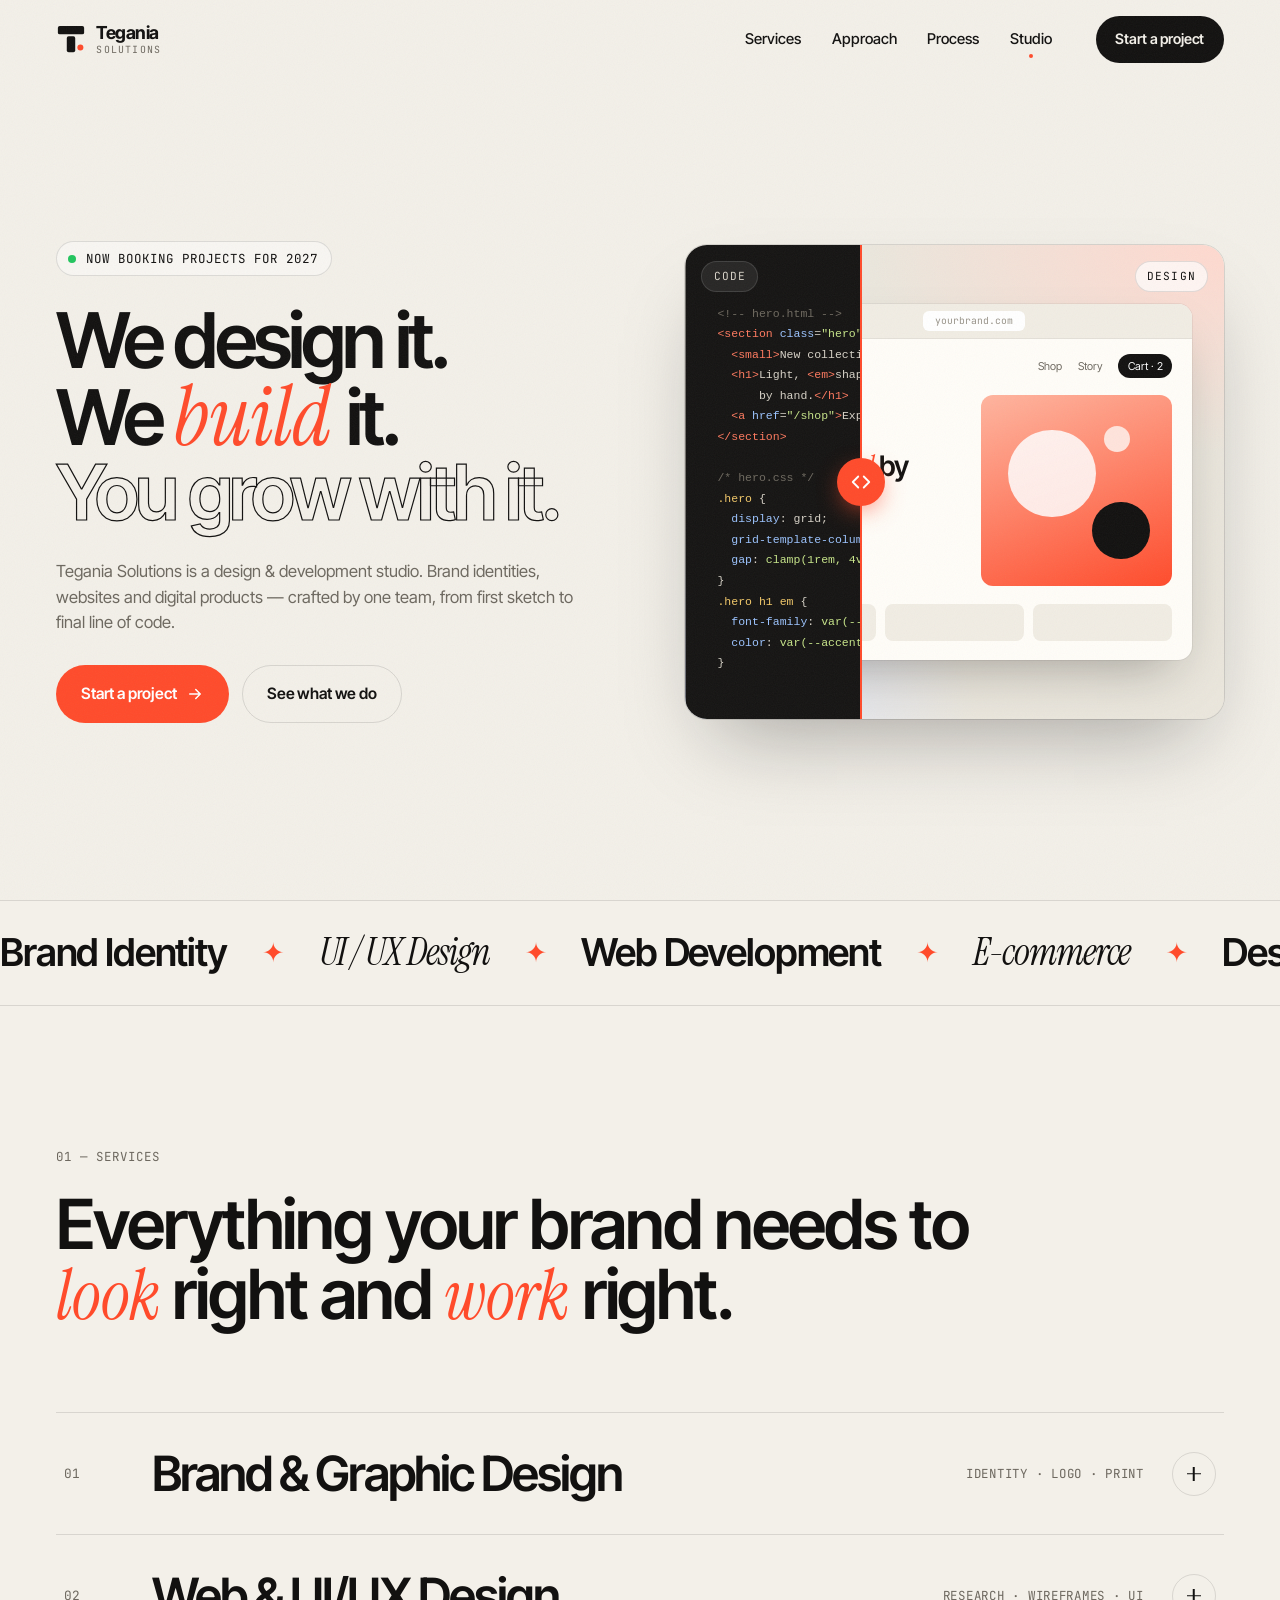
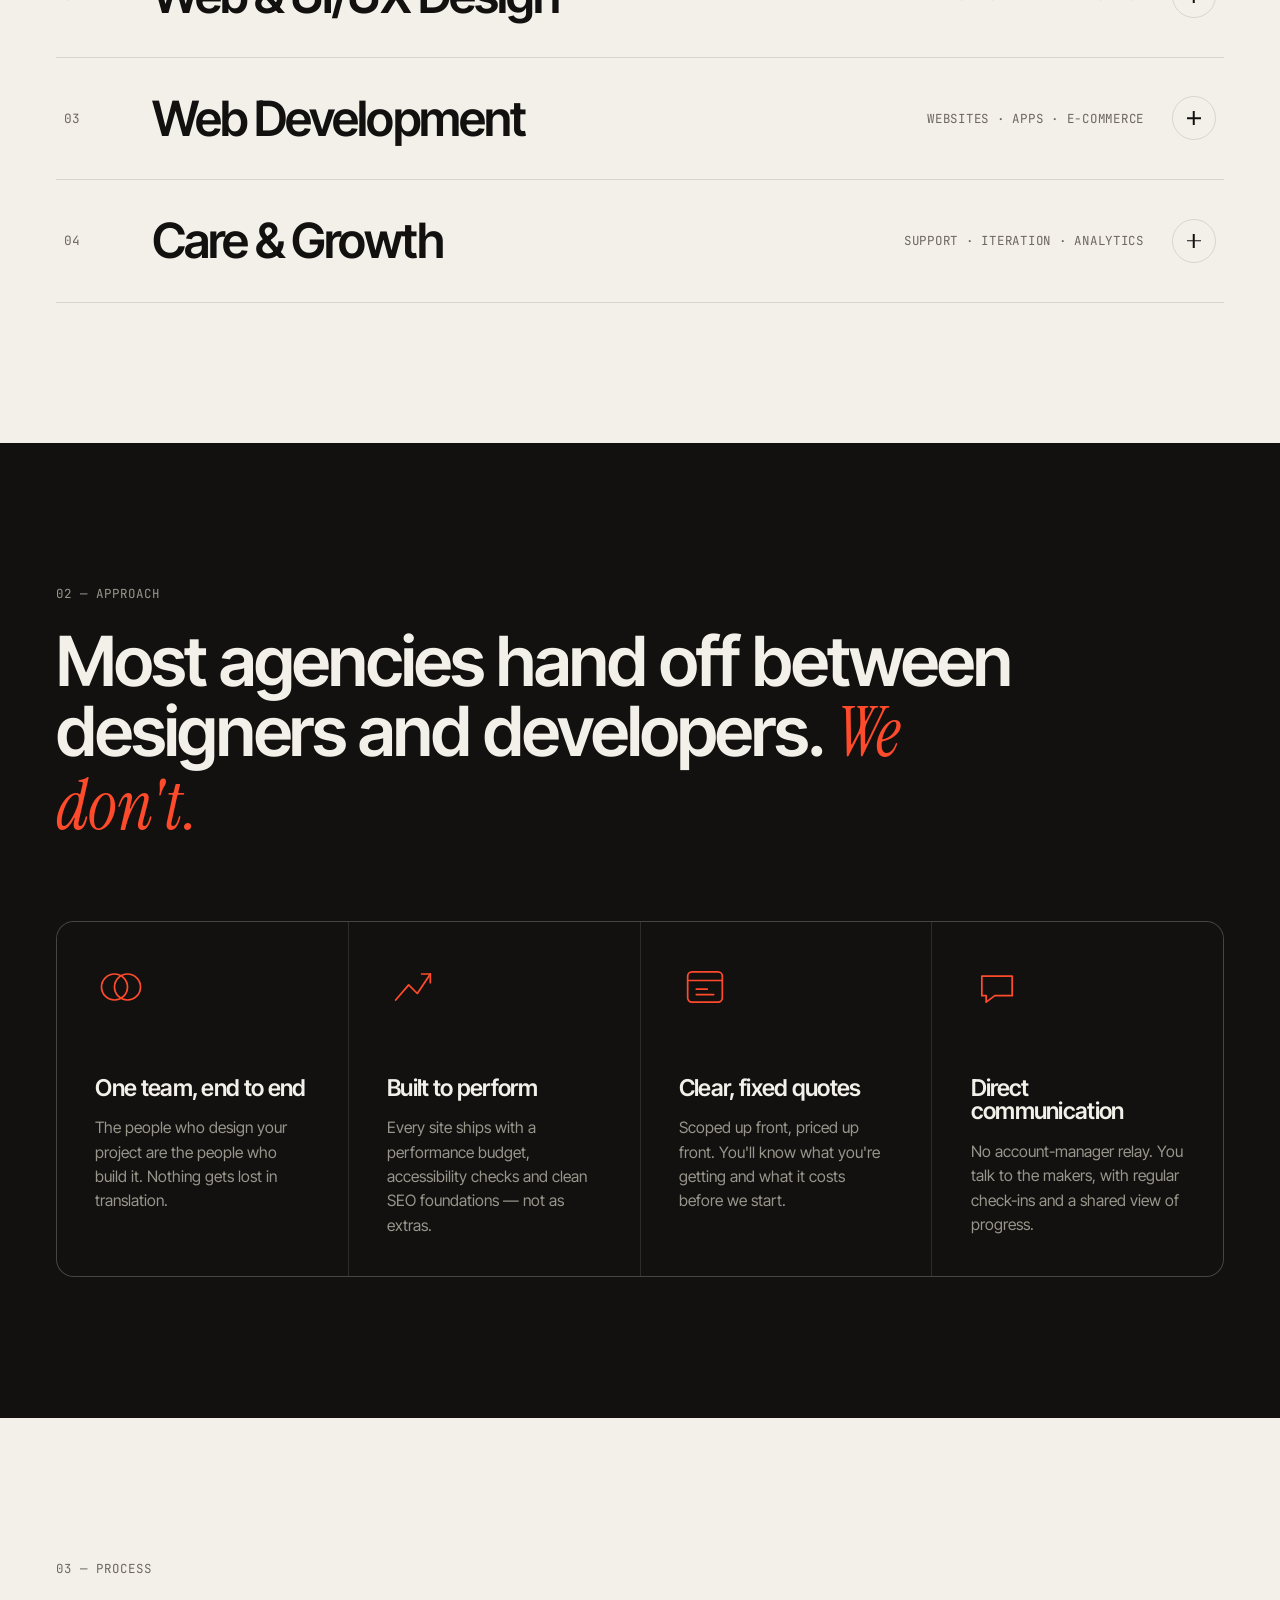
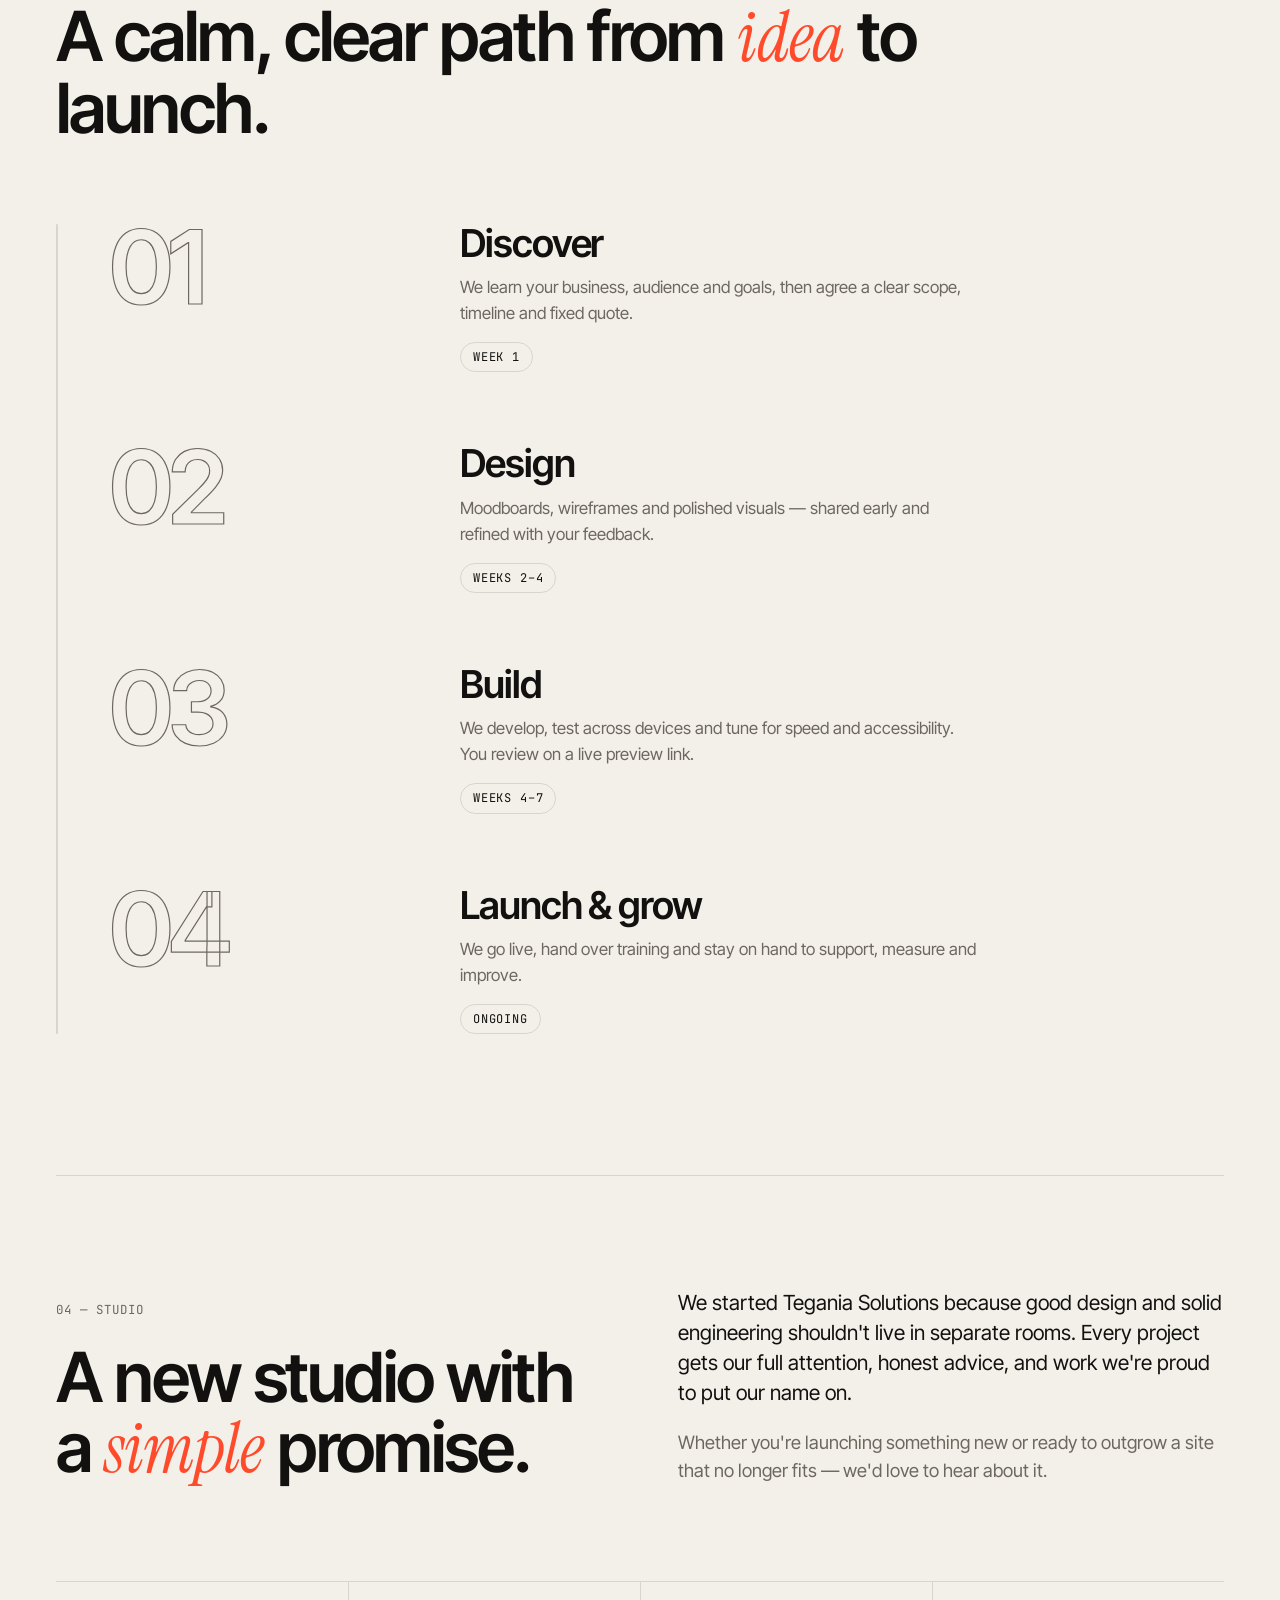
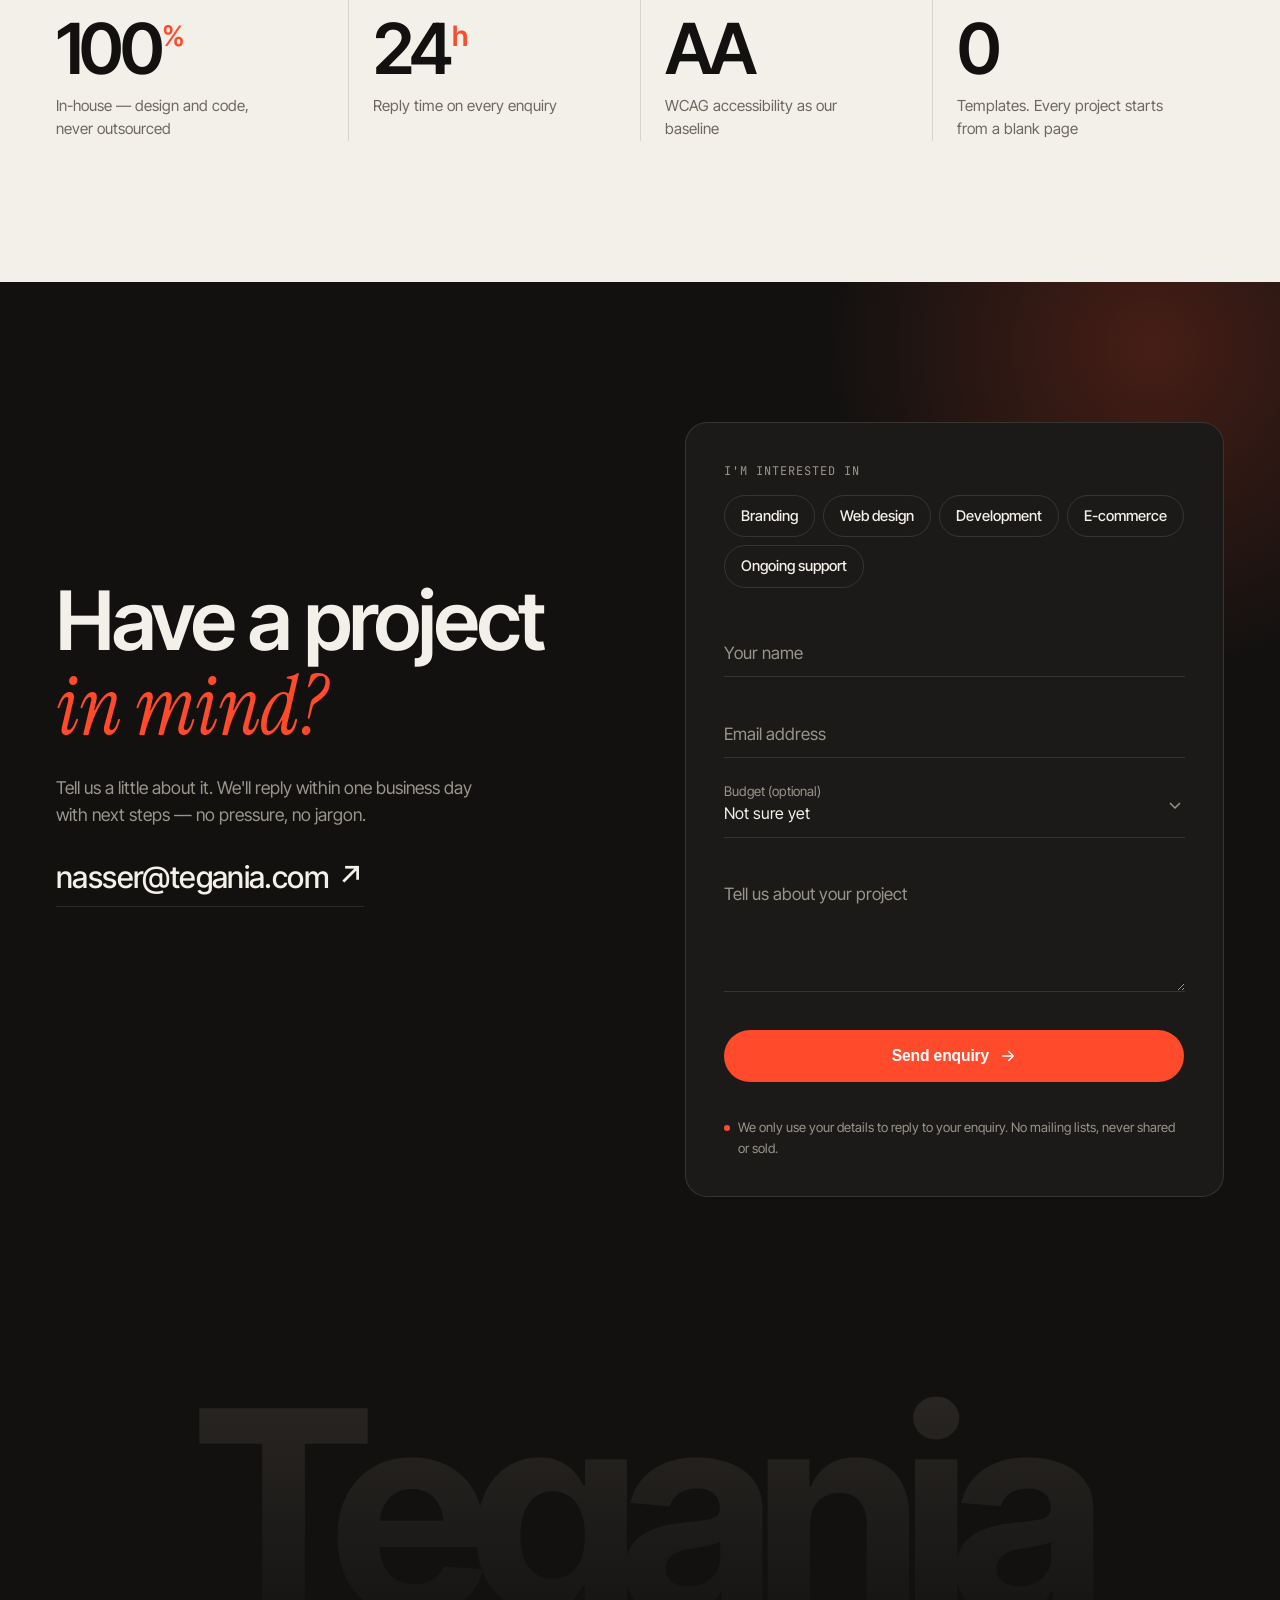
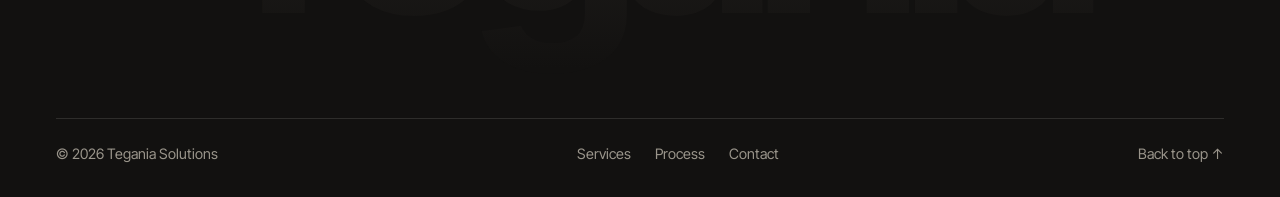
==== commit a2de4812: "Add launch polish and improve small-screen layout - Link-preview card (Open Graph / Twitter) with br" ====
--- a/index.html
+++ b/index.html
@@ -5,12 +5,51 @@
   <meta name="viewport" content="width=device-width, initial-scale=1" />
   <title>Tegania Solutions — Design & Development Studio</title>
   <meta name="description" content="Tegania Solutions is a design and development studio. We craft brands, websites and digital products — designed with intent, built to perform." />
-  <meta name="theme-color" content="#121110" />
+  <meta name="theme-color" content="#f3f0e9" />
+  <meta name="author" content="Tegania Solutions" />
+  <!-- Update SITE URLs below (canonical, og:url, og:image, JSON-LD, sitemap.xml, robots.txt) when the custom domain is connected -->
+  <link rel="canonical" href="https://nasserwasfibabreak.github.io/TeganiaSolutions/" />
+
+  <!-- Link previews (WhatsApp, LinkedIn, iMessage, Slack, X) -->
+  <meta property="og:type" content="website" />
+  <meta property="og:site_name" content="Tegania Solutions" />
+  <meta property="og:title" content="Tegania Solutions — Design & Development Studio" />
+  <meta property="og:description" content="Brand identities, websites and digital products — designed and built by one team, from first sketch to final line of code." />
+  <meta property="og:url" content="https://nasserwasfibabreak.github.io/TeganiaSolutions/" />
+  <meta property="og:image" content="https://nasserwasfibabreak.github.io/TeganiaSolutions/assets/og-image.png" />
+  <meta property="og:image:width" content="1200" />
+  <meta property="og:image:height" content="630" />
+  <meta property="og:image:alt" content="Tegania Solutions — We design it. We build it." />
+  <meta property="og:locale" content="en_US" />
+  <meta name="twitter:card" content="summary_large_image" />
+  <meta name="twitter:title" content="Tegania Solutions — Design & Development Studio" />
+  <meta name="twitter:description" content="Brand identities, websites and digital products — designed and built by one team." />
+  <meta name="twitter:image" content="https://nasserwasfibabreak.github.io/TeganiaSolutions/assets/og-image.png" />
+
+  <!-- Icons -->
   <link rel="icon" href="assets/favicon.svg" type="image/svg+xml" />
+  <link rel="icon" href="favicon.ico" sizes="32x32" />
+  <link rel="apple-touch-icon" href="assets/apple-touch-icon.png" />
+  <link rel="manifest" href="site.webmanifest" />
+
+  <!-- Structured data for search engines -->
+  <script type="application/ld+json">
+  {
+    "@context": "https://schema.org",
+    "@type": "ProfessionalService",
+    "name": "Tegania Solutions",
+    "description": "Design and development studio: brand identity, web and UI/UX design, web development, and ongoing care.",
+    "url": "https://nasserwasfibabreak.github.io/TeganiaSolutions/",
+    "logo": "https://nasserwasfibabreak.github.io/TeganiaSolutions/assets/icon-512.png",
+    "image": "https://nasserwasfibabreak.github.io/TeganiaSolutions/assets/og-image.png",
+    "email": "nasser@tegania.com",
+    "knowsAbout": ["Brand identity", "Graphic design", "UI/UX design", "Web design", "Web development", "E-commerce"]
+  }
+  </script>
   <link rel="preconnect" href="https://fonts.googleapis.com" />
   <link rel="preconnect" href="https://fonts.gstatic.com" crossorigin />
   <link href="https://fonts.googleapis.com/css2?family=Instrument+Serif:ital@0;1&family=Inter+Tight:wght@400;500;600;700&family=JetBrains+Mono:wght@400;500&display=swap" rel="stylesheet" />
-  <link rel="stylesheet" href="styles.css?v=3" />
+  <link rel="stylesheet" href="styles.css?v=9" />
 </head>
 <body>
   <a class="skip" href="#main">Skip to content</a>
@@ -328,6 +367,7 @@
 
           <button class="btn btn--accent btn--block magnetic" type="submit"><span>Send enquiry</span><svg viewBox="0 0 24 24" aria-hidden="true"><path d="M5 12h14M13 6l6 6-6 6"/></svg></button>
           <p class="form__status" role="status" aria-live="polite"></p>
+          <p class="form__privacy">We only use your details to reply to your enquiry. No mailing lists, never shared or sold.</p>
         </form>
       </div>
     </section>
--- a/styles.css
+++ b/styles.css
@@ -458,6 +458,9 @@
 .field.is-invalid input, .field.is-invalid textarea { border-color: #ff6b6b; }
 .form .btn { margin-top: .8rem; }
 .form__status { min-height: 1.4em; font-size: .95rem; color: var(--on-dark-muted); }
+.form__status:empty { min-height: 0; }
+.form__privacy { font-size: .82rem; color: var(--on-dark-muted); display: flex; gap: .5rem; align-items: baseline; }
+.form__privacy::before { content: ""; flex: none; width: 6px; height: 6px; border-radius: 50%; background: var(--accent); transform: translateY(-1px); }
 .form__status.is-ok { color: #7ee2a1; }
 .form__status.is-err { color: #ff8a8a; }
 
@@ -544,3 +547,92 @@
 @media (max-width: 340px) {
   .hero__title .line { white-space: normal; }
 }
+
+/* ==========================================================
+   Responsive refinements — more breathing room on small screens
+   ========================================================== */
+:root { --gutter: clamp(1.35rem, 5.5vw, 3.5rem); }
+
+/* Tablet */
+@media (max-width: 900px) {
+  .hero { padding-top: 7rem; gap: 3rem; }
+  .split { aspect-ratio: 16 / 11; }
+  .section__head { margin-bottom: 3rem; }
+
+  /* Process: number beside the step, not stacked on top of it */
+  .step { grid-template-columns: 4.5rem 1fr; gap: 1.25rem; }
+  .step__num { font-size: 3.4rem; line-height: .9; }
+  .step h3 { margin-bottom: .55rem; }
+}
+
+/* Phones */
+@media (max-width: 600px) {
+  .hero { padding-top: 6.25rem; padding-bottom: 3rem; gap: 2.75rem; }
+  .hero__copy { gap: 1.5rem; }
+  .hero__title { line-height: 1; }
+  .hero__title .muted { -webkit-text-stroke-width: 1px; }
+  .hero__lede { font-size: 1.02rem; line-height: 1.6; }
+  .hero__cta { width: 100%; flex-direction: column; align-items: stretch; gap: .35rem; }
+  .hero__cta .btn--accent { justify-content: center; }
+  .hero__cta .btn--ghost {
+    border: 0; background: none; align-self: center; padding: .75rem 1rem;
+    text-decoration: underline; text-underline-offset: 5px; text-decoration-thickness: 1px;
+  }
+  .hero__cta .btn--ghost::before { display: none; }
+  .hero__cta .btn--ghost:hover { color: var(--accent); }
+  .split { aspect-ratio: 1 / 1; border-radius: 18px; }
+
+  .section { padding-top: 4.5rem; padding-bottom: 4.5rem; }
+  .section__head { gap: 1rem; margin-bottom: 2.5rem; }
+  .section__head h2, .studio h2 { font-size: clamp(1.95rem, 8.2vw, 2.5rem); line-height: 1.08; letter-spacing: -0.035em; }
+  .contact__title { font-size: clamp(2.4rem, 11vw, 3rem); line-height: 1.02; }
+
+  .marquee { padding: 1.1rem 0; }
+  .marquee__track { font-size: 1.35rem; gap: 1.6rem; }
+
+  /* Services: drop the number column so names get the full width */
+  .service__num { display: none; }
+  .service__row { grid-template-columns: 1fr 2.75rem; padding-block: 1.35rem; }
+  .service__name { font-size: clamp(1.4rem, 6.4vw, 1.75rem); }
+  .service__row:hover .service__name { transform: none; }
+  .service__inner p { font-size: 1rem; padding-bottom: 1.1rem; }
+  .service__inner ul { padding-bottom: 1.75rem; gap: .5rem; }
+
+  .principle { padding: 1.6rem 1.4rem 1.8rem; gap: .7rem; }
+  .principle__glyph { width: 44px; height: 44px; margin-bottom: .4rem; }
+  .principle h3 { margin-top: .6rem; font-size: 1.3rem; }
+
+  .steps { gap: 2.6rem; }
+  .step { grid-template-columns: 3.2rem 1fr; gap: 1rem; }
+  .step__num { font-size: 2.6rem; }
+  .step h3 { font-size: 1.5rem; }
+  .step p { font-size: 1rem; }
+  .step__time { margin-top: .8rem; }
+
+  .studio__grid { gap: 1.75rem; padding-top: 4rem; }
+  .studio__text { font-size: 1rem; gap: 1rem; }
+  .studio__text p:first-child { font-size: 1.12rem; line-height: 1.55; }
+
+  /* Commitments: 2 x 2 grid instead of a long column */
+  .commit { grid-template-columns: 1fr 1fr; margin-top: 3rem; }
+  .commit__item, .commit__item + .commit__item { padding: 1.4rem 1rem 1.4rem 0; border-left: 0; border-top: 0; }
+  .commit__item:nth-child(even) { padding-left: 1rem; padding-right: 0; border-left: 1px solid var(--line); }
+  .commit__item:nth-child(n+3) { border-top: 1px solid var(--line); }
+  .commit__big { font-size: 2.5rem; }
+  .commit__item > span:last-child { font-size: .85rem; line-height: 1.45; }
+
+  .contact__grid { gap: 2.5rem; }
+  .contact__intro { gap: 1.25rem; }
+  .contact__intro > p:not(.label) { font-size: 1rem; }
+  .form { padding: 1.4rem 1.25rem 1.5rem; border-radius: 18px; }
+
+  .footer__word { margin-bottom: 1.25rem; }
+  .footer__row { flex-direction: column; align-items: flex-start; gap: 1rem; padding-bottom: .5rem; }
+  .footer__row nav { gap: 1.4rem; }
+}
+
+/* Very small phones */
+@media (max-width: 360px) {
+  .hero__title { font-size: 2.35rem; }
+  .commit__big { font-size: 2.1rem; }
+}
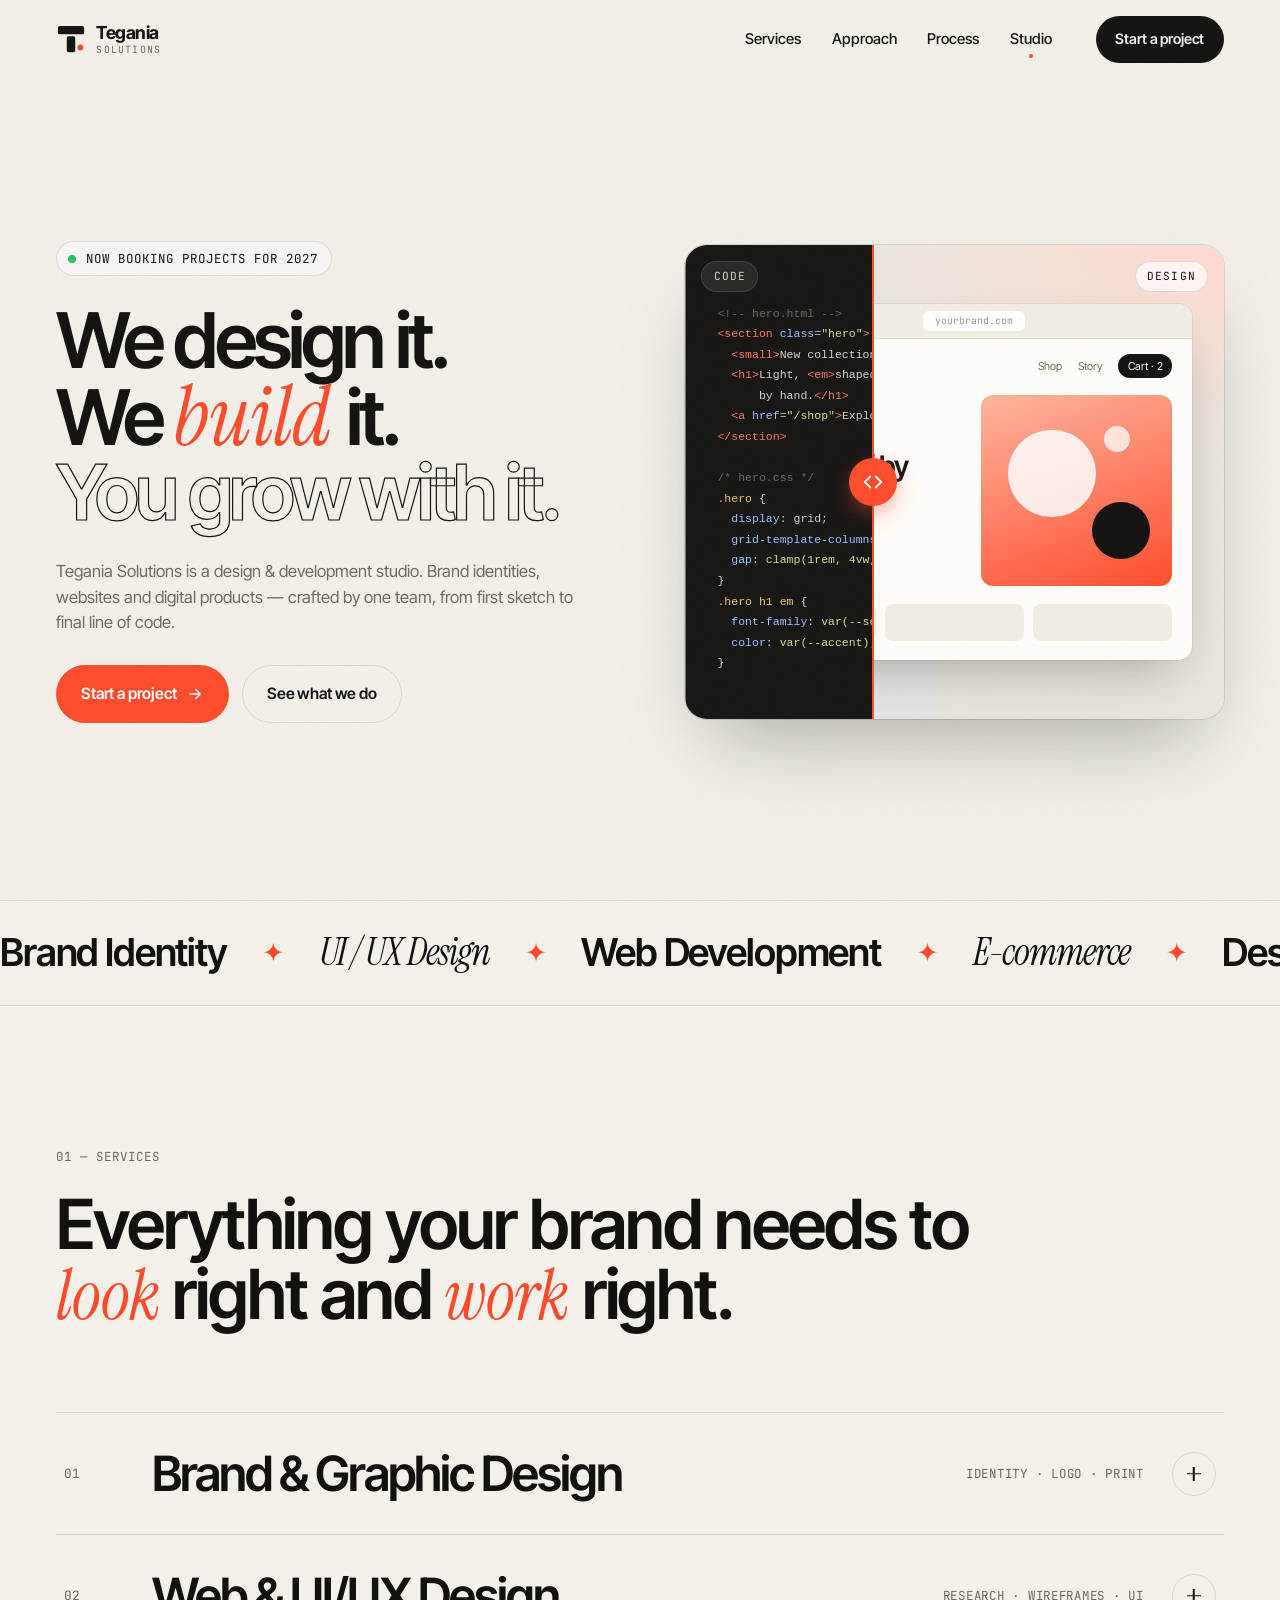
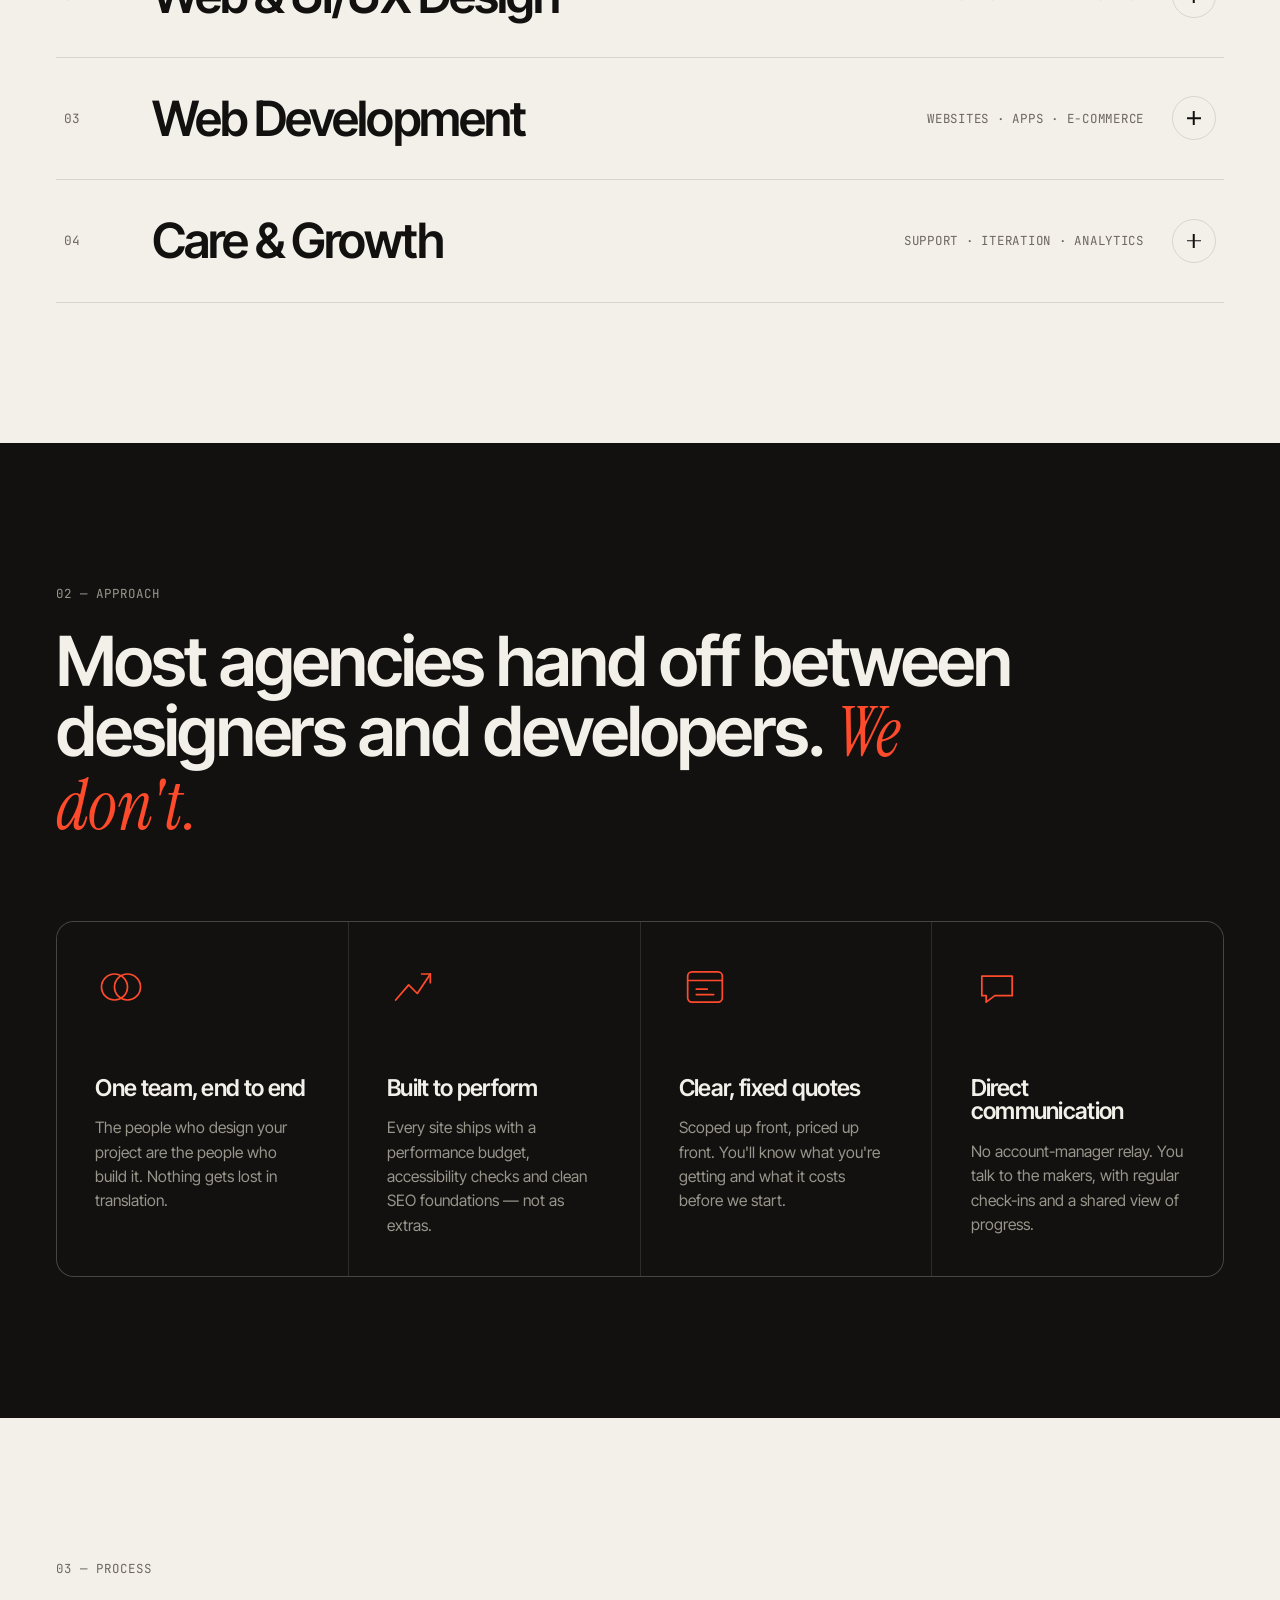
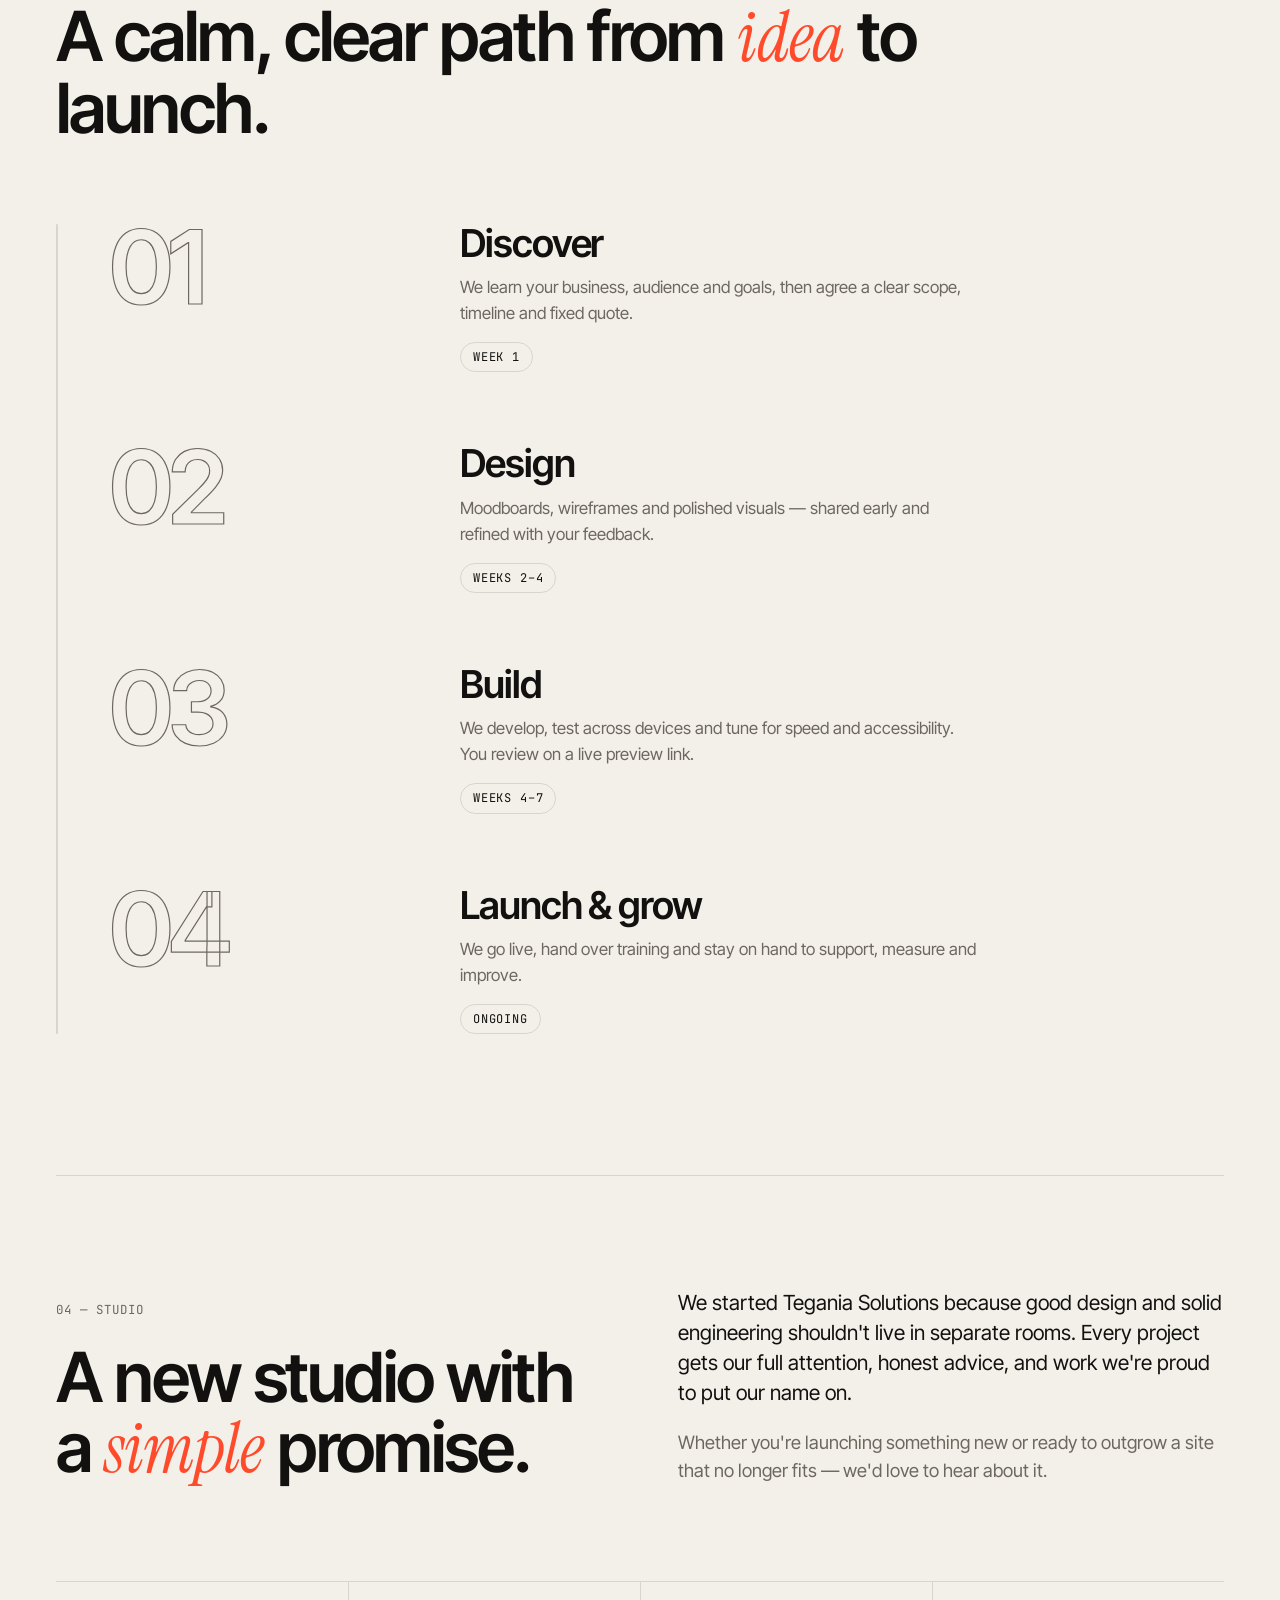
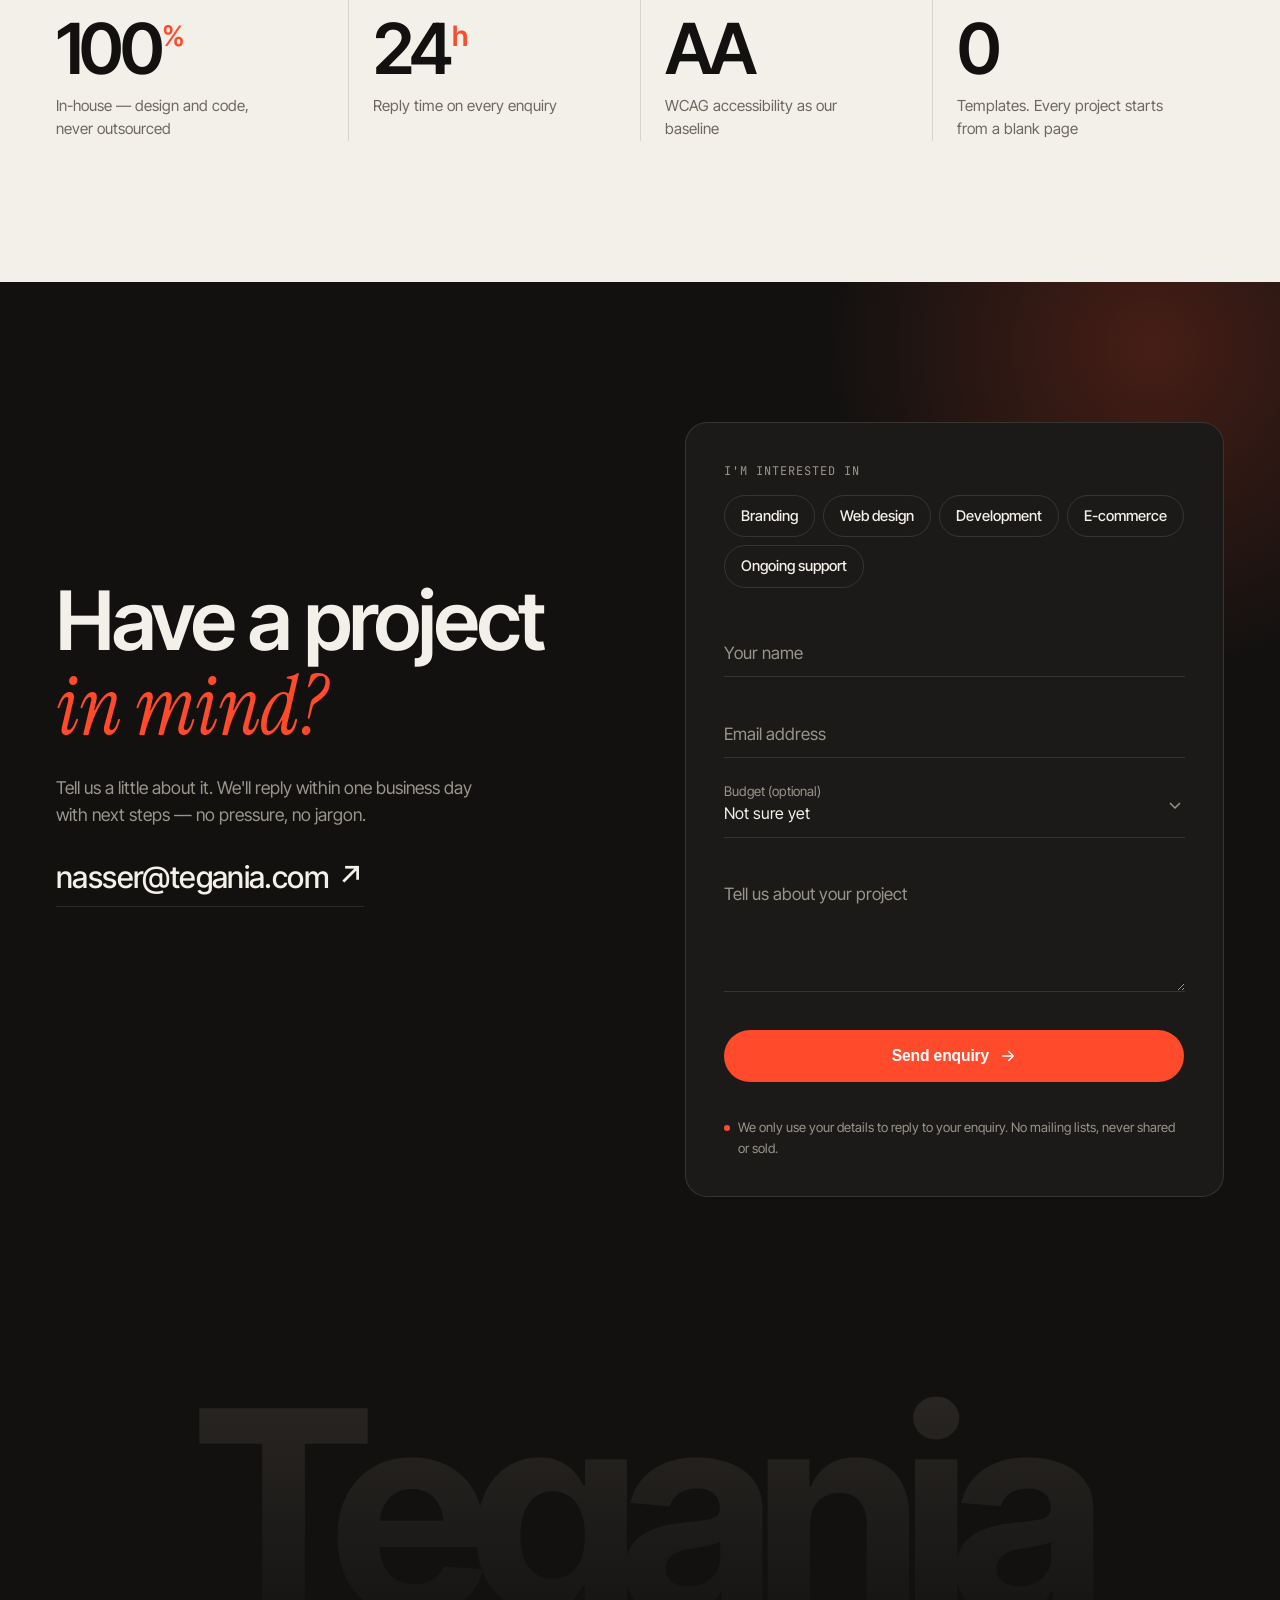
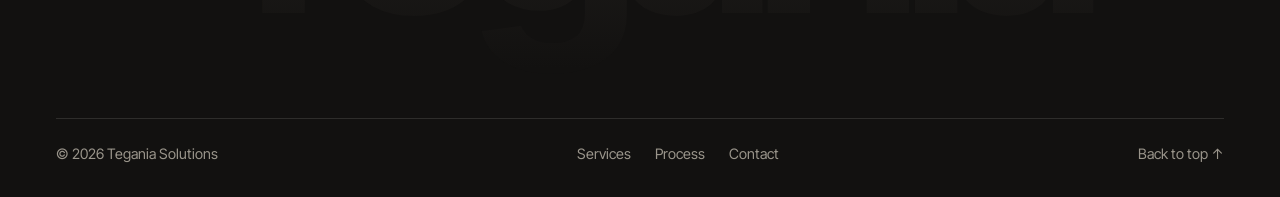
==== commit 25c1cae5: "Use solid warm grey for third hero line on small screens The outlined text read thin on phones and t" ====
--- a/index.html
+++ b/index.html
@@ -49,7 +49,7 @@
   <link rel="preconnect" href="https://fonts.googleapis.com" />
   <link rel="preconnect" href="https://fonts.gstatic.com" crossorigin />
   <link href="https://fonts.googleapis.com/css2?family=Instrument+Serif:ital@0;1&family=Inter+Tight:wght@400;500;600;700&family=JetBrains+Mono:wght@400;500&display=swap" rel="stylesheet" />
-  <link rel="stylesheet" href="styles.css?v=9" />
+  <link rel="stylesheet" href="styles.css?v=13" />
 </head>
 <body>
   <a class="skip" href="#main">Skip to content</a>
--- a/styles.css
+++ b/styles.css
@@ -636,3 +636,8 @@
   .hero__title { font-size: 2.35rem; }
   .commit__big { font-size: 2.1rem; }
 }
+
+/* Outlined hero line reads thin on small screens: use solid warm grey there */
+@media (max-width: 900px) {
+  .hero__title .muted, .hero__title .muted.reveal { color: #b3ada3; -webkit-text-stroke: 0; }
+}
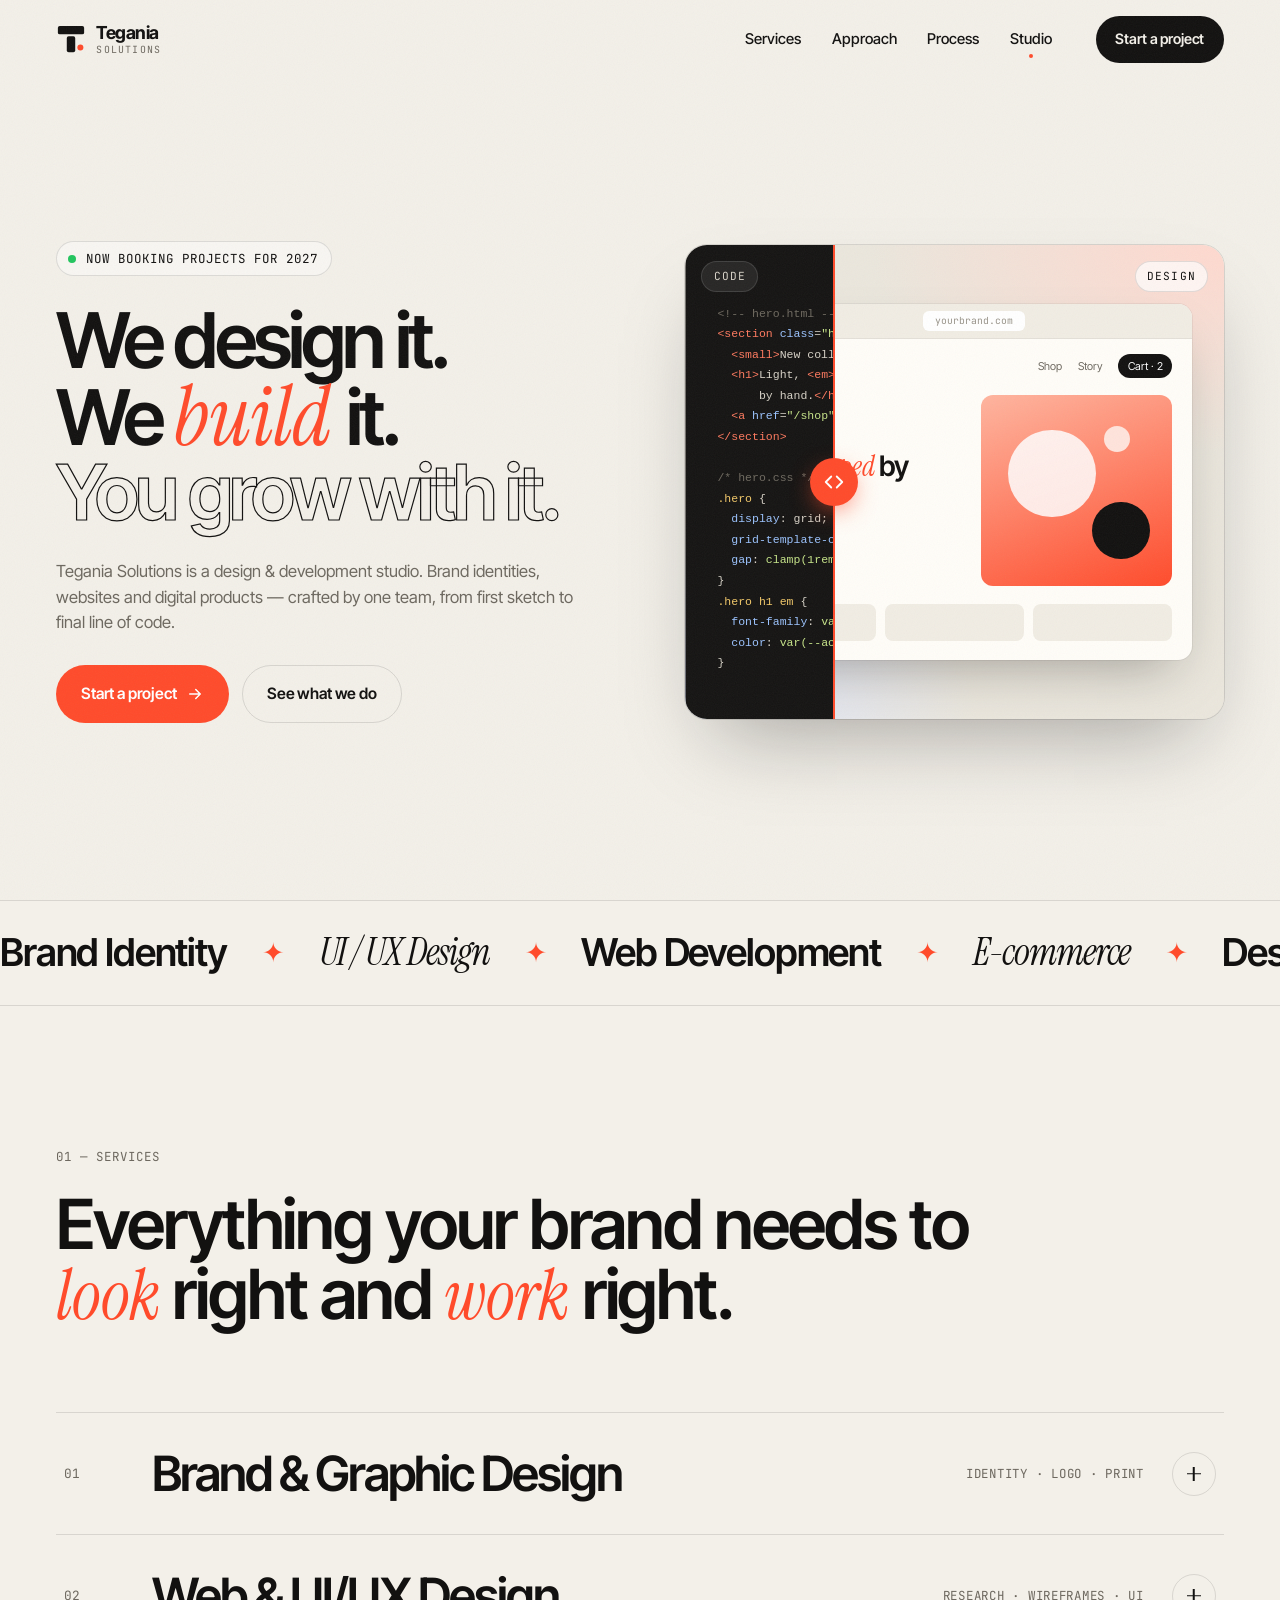
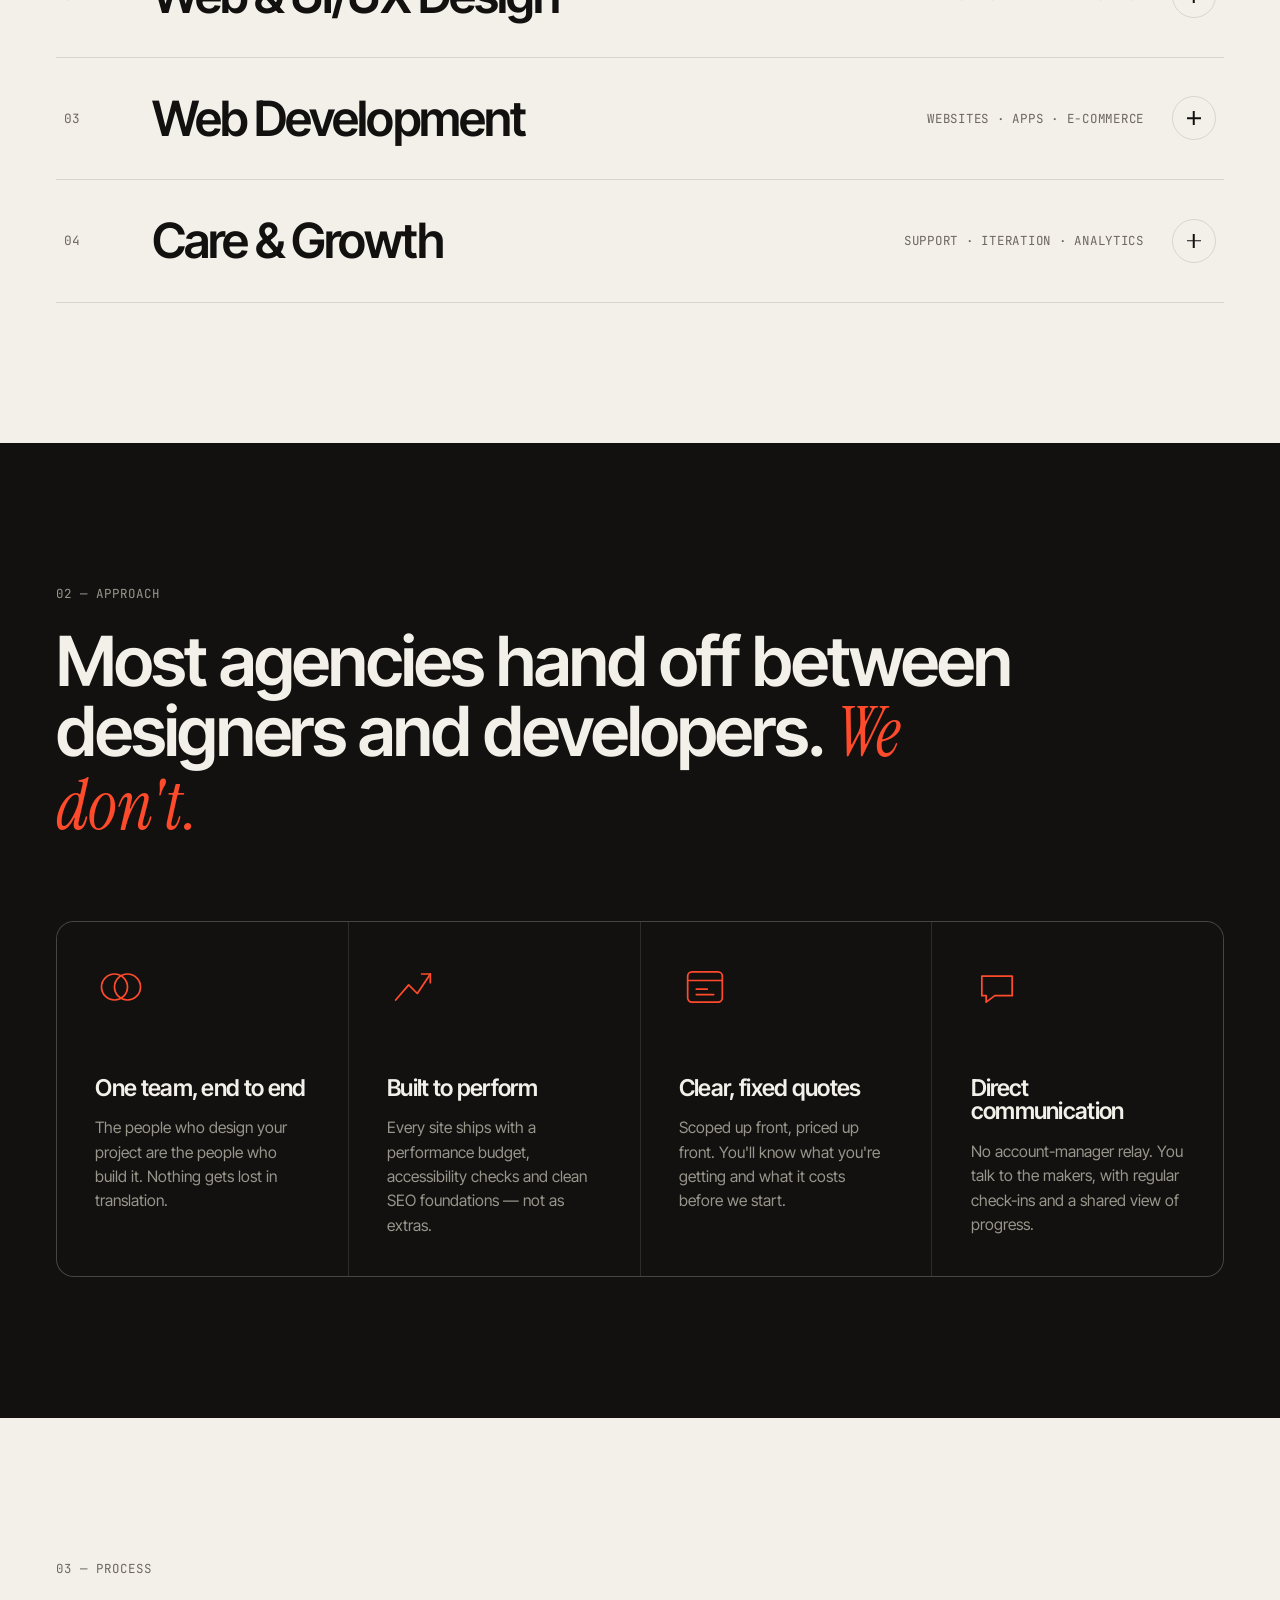
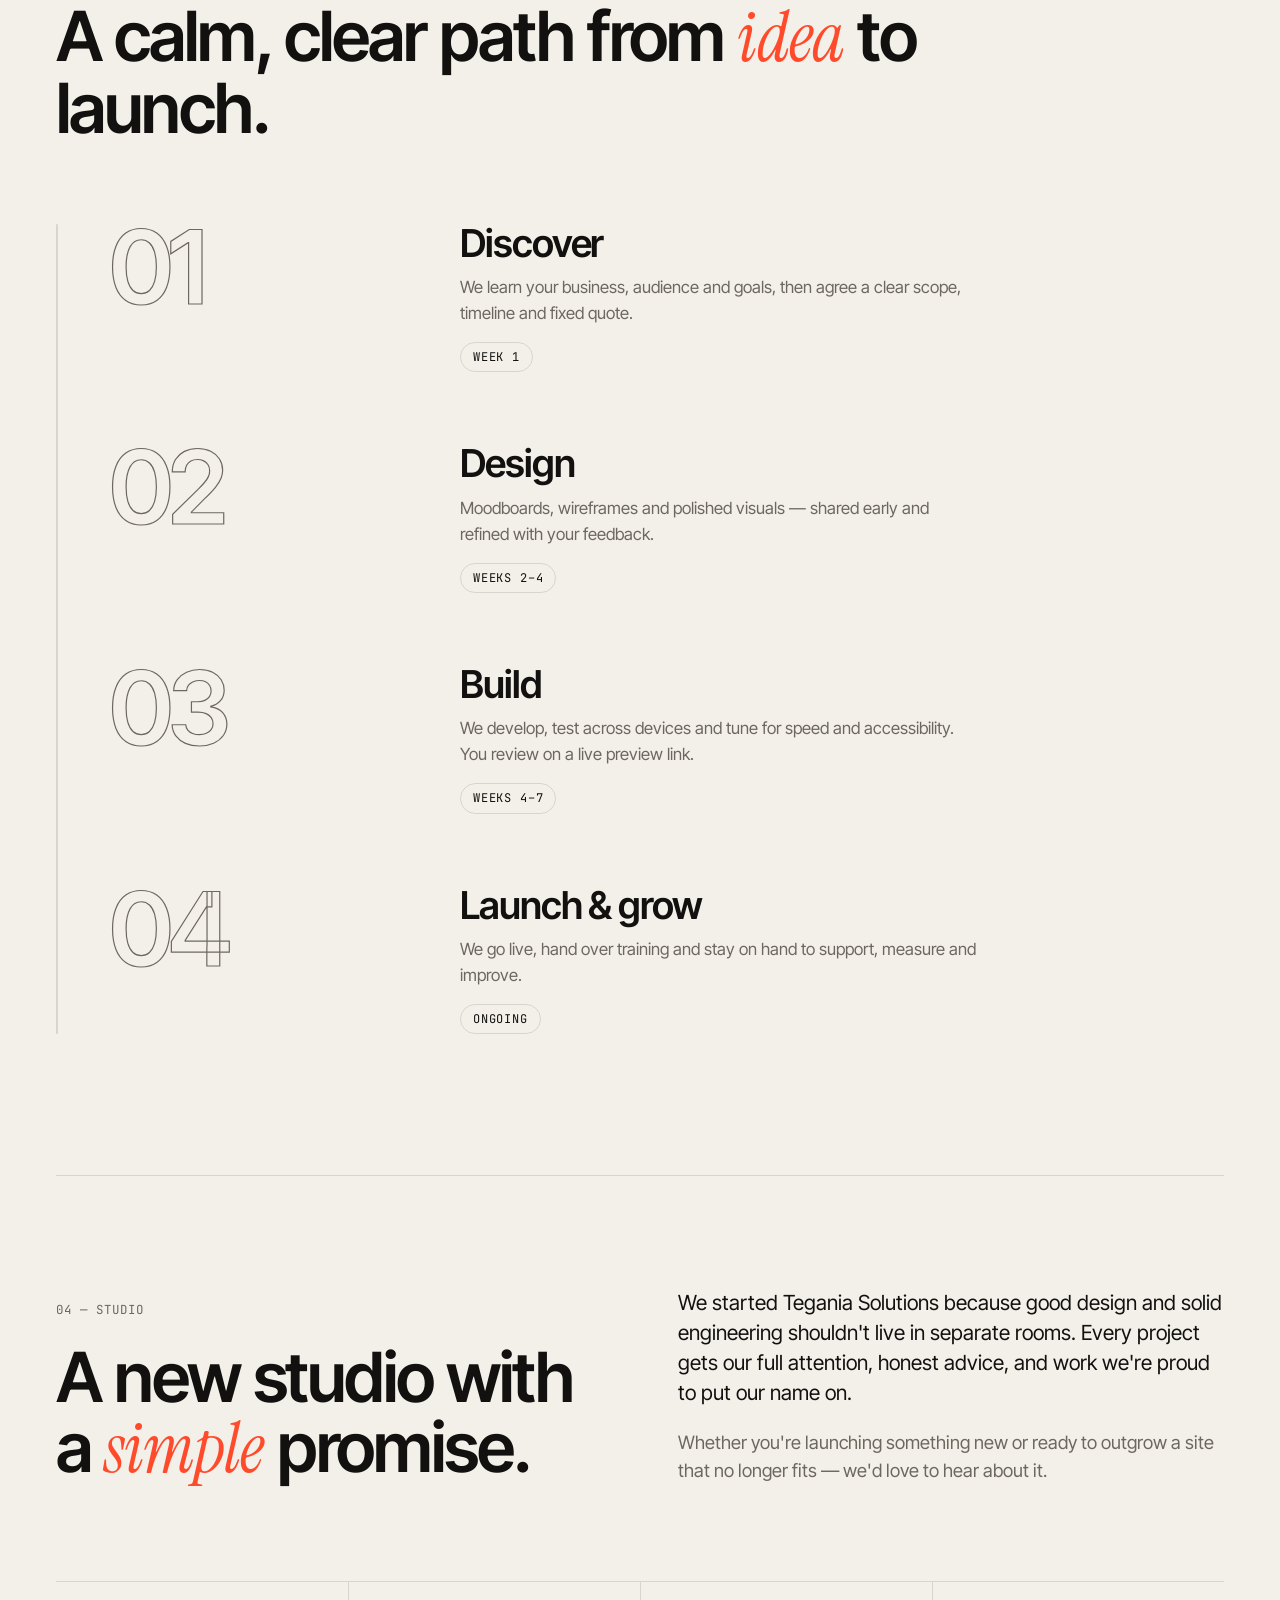
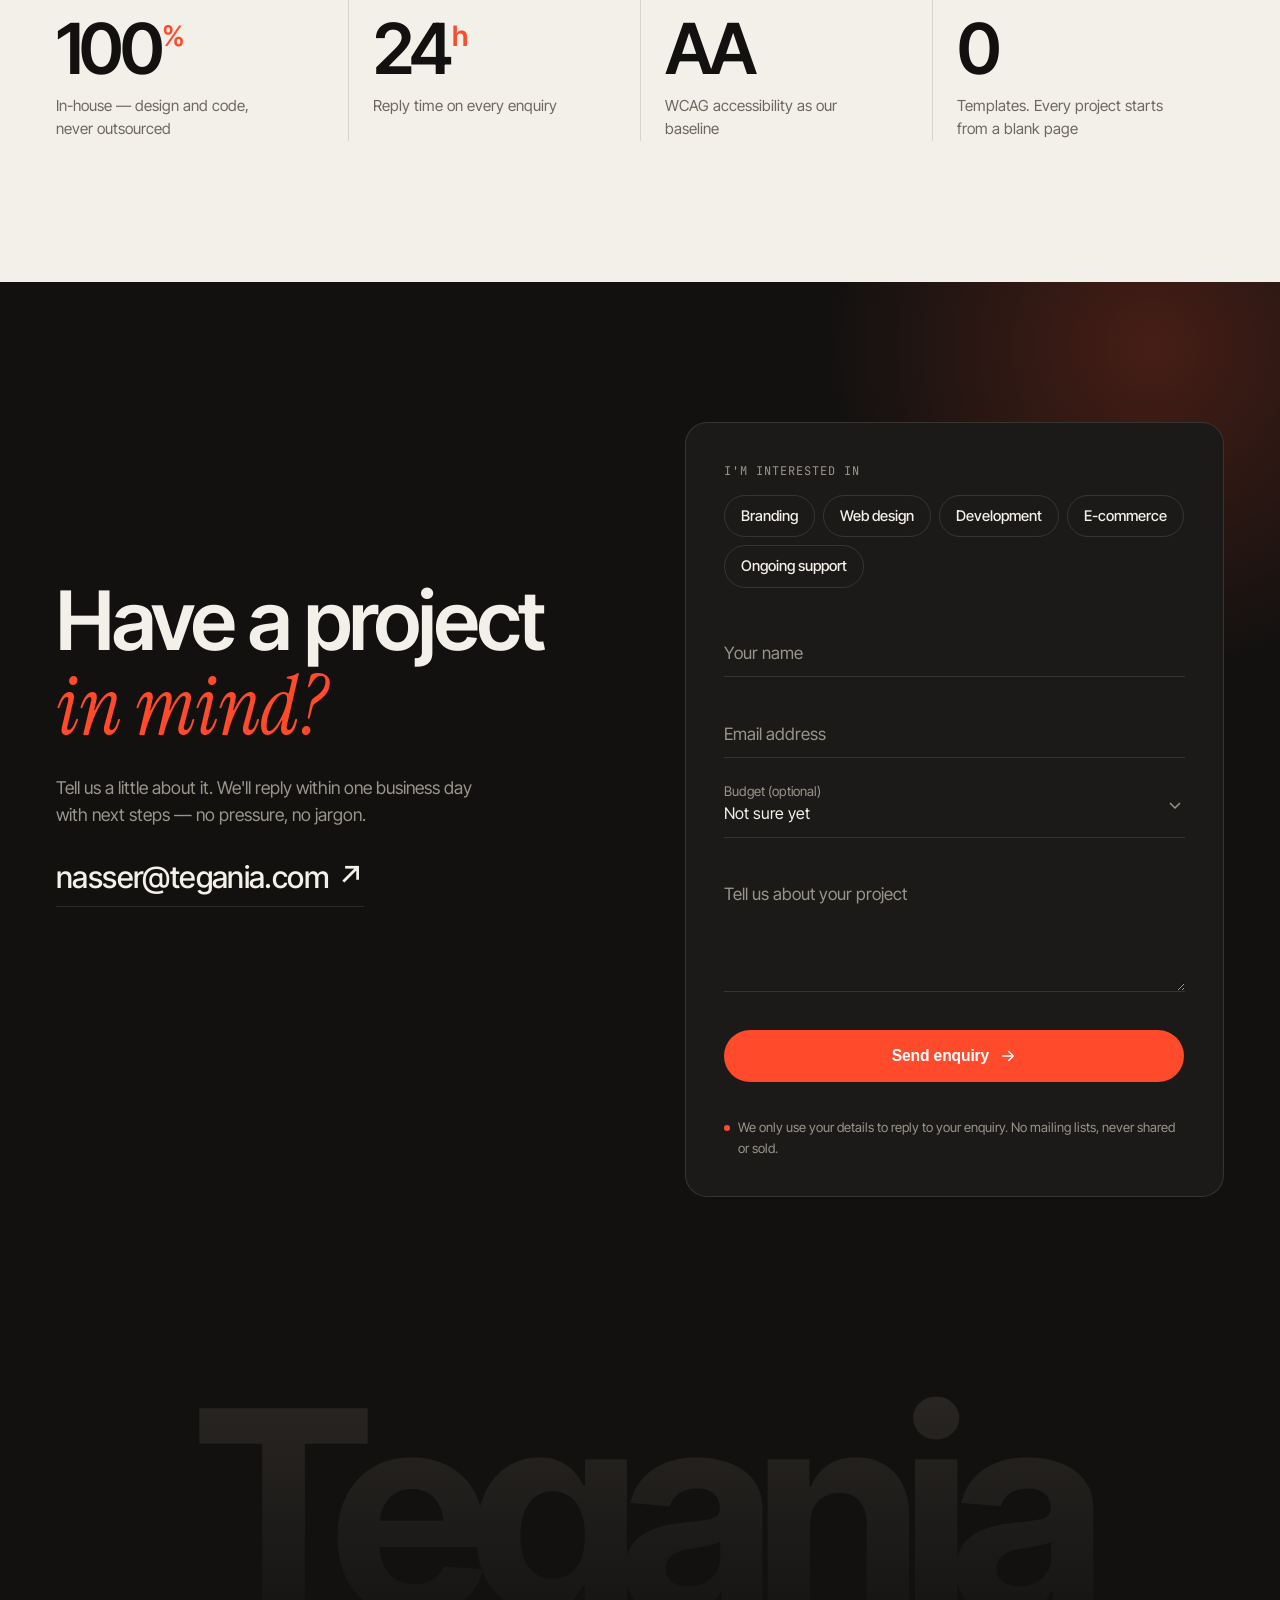
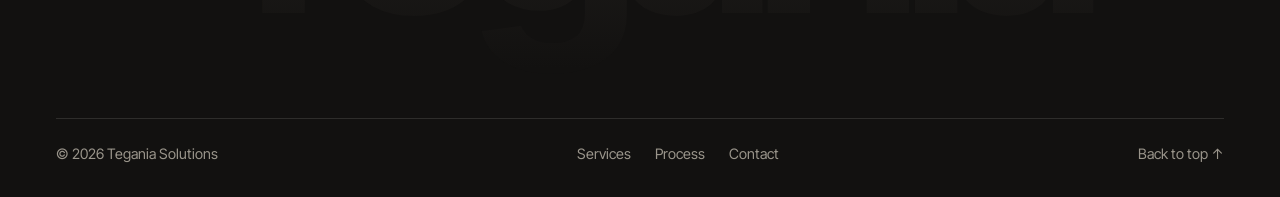
==== commit c8b89879: "Point site URLs to tegania.com and keep nav visible on scroll - Canonical, Open Graph, JSON-LD, site" ====
--- a/index.html
+++ b/index.html
@@ -7,16 +7,16 @@
   <meta name="description" content="Tegania Solutions is a design and development studio. We craft brands, websites and digital products — designed with intent, built to perform." />
   <meta name="theme-color" content="#f3f0e9" />
   <meta name="author" content="Tegania Solutions" />
-  <!-- Update SITE URLs below (canonical, og:url, og:image, JSON-LD, sitemap.xml, robots.txt) when the custom domain is connected -->
-  <link rel="canonical" href="https://nasserwasfibabreak.github.io/TeganiaSolutions/" />
+  <!-- Site URL: https://tegania.com/ (also used in sitemap.xml and robots.txt) -->
+  <link rel="canonical" href="https://tegania.com/" />
 
   <!-- Link previews (WhatsApp, LinkedIn, iMessage, Slack, X) -->
   <meta property="og:type" content="website" />
   <meta property="og:site_name" content="Tegania Solutions" />
   <meta property="og:title" content="Tegania Solutions — Design & Development Studio" />
   <meta property="og:description" content="Brand identities, websites and digital products — designed and built by one team, from first sketch to final line of code." />
-  <meta property="og:url" content="https://nasserwasfibabreak.github.io/TeganiaSolutions/" />
-  <meta property="og:image" content="https://nasserwasfibabreak.github.io/TeganiaSolutions/assets/og-image.png" />
+  <meta property="og:url" content="https://tegania.com/" />
+  <meta property="og:image" content="https://tegania.com/assets/og-image.png" />
   <meta property="og:image:width" content="1200" />
   <meta property="og:image:height" content="630" />
   <meta property="og:image:alt" content="Tegania Solutions — We design it. We build it." />
@@ -24,7 +24,7 @@
   <meta name="twitter:card" content="summary_large_image" />
   <meta name="twitter:title" content="Tegania Solutions — Design & Development Studio" />
   <meta name="twitter:description" content="Brand identities, websites and digital products — designed and built by one team." />
-  <meta name="twitter:image" content="https://nasserwasfibabreak.github.io/TeganiaSolutions/assets/og-image.png" />
+  <meta name="twitter:image" content="https://tegania.com/assets/og-image.png" />
 
   <!-- Icons -->
   <link rel="icon" href="assets/favicon.svg" type="image/svg+xml" />
@@ -39,9 +39,9 @@
     "@type": "ProfessionalService",
     "name": "Tegania Solutions",
     "description": "Design and development studio: brand identity, web and UI/UX design, web development, and ongoing care.",
-    "url": "https://nasserwasfibabreak.github.io/TeganiaSolutions/",
-    "logo": "https://nasserwasfibabreak.github.io/TeganiaSolutions/assets/icon-512.png",
-    "image": "https://nasserwasfibabreak.github.io/TeganiaSolutions/assets/og-image.png",
+    "url": "https://tegania.com/",
+    "logo": "https://tegania.com/assets/icon-512.png",
+    "image": "https://tegania.com/assets/og-image.png",
     "email": "nasser@tegania.com",
     "knowsAbout": ["Brand identity", "Graphic design", "UI/UX design", "Web design", "Web development", "E-commerce"]
   }
@@ -387,6 +387,6 @@
     </div>
   </footer>
 
-  <script src="script.js?v=4" defer></script>
+  <script src="script.js?v=6" defer></script>
 </body>
 </html>
